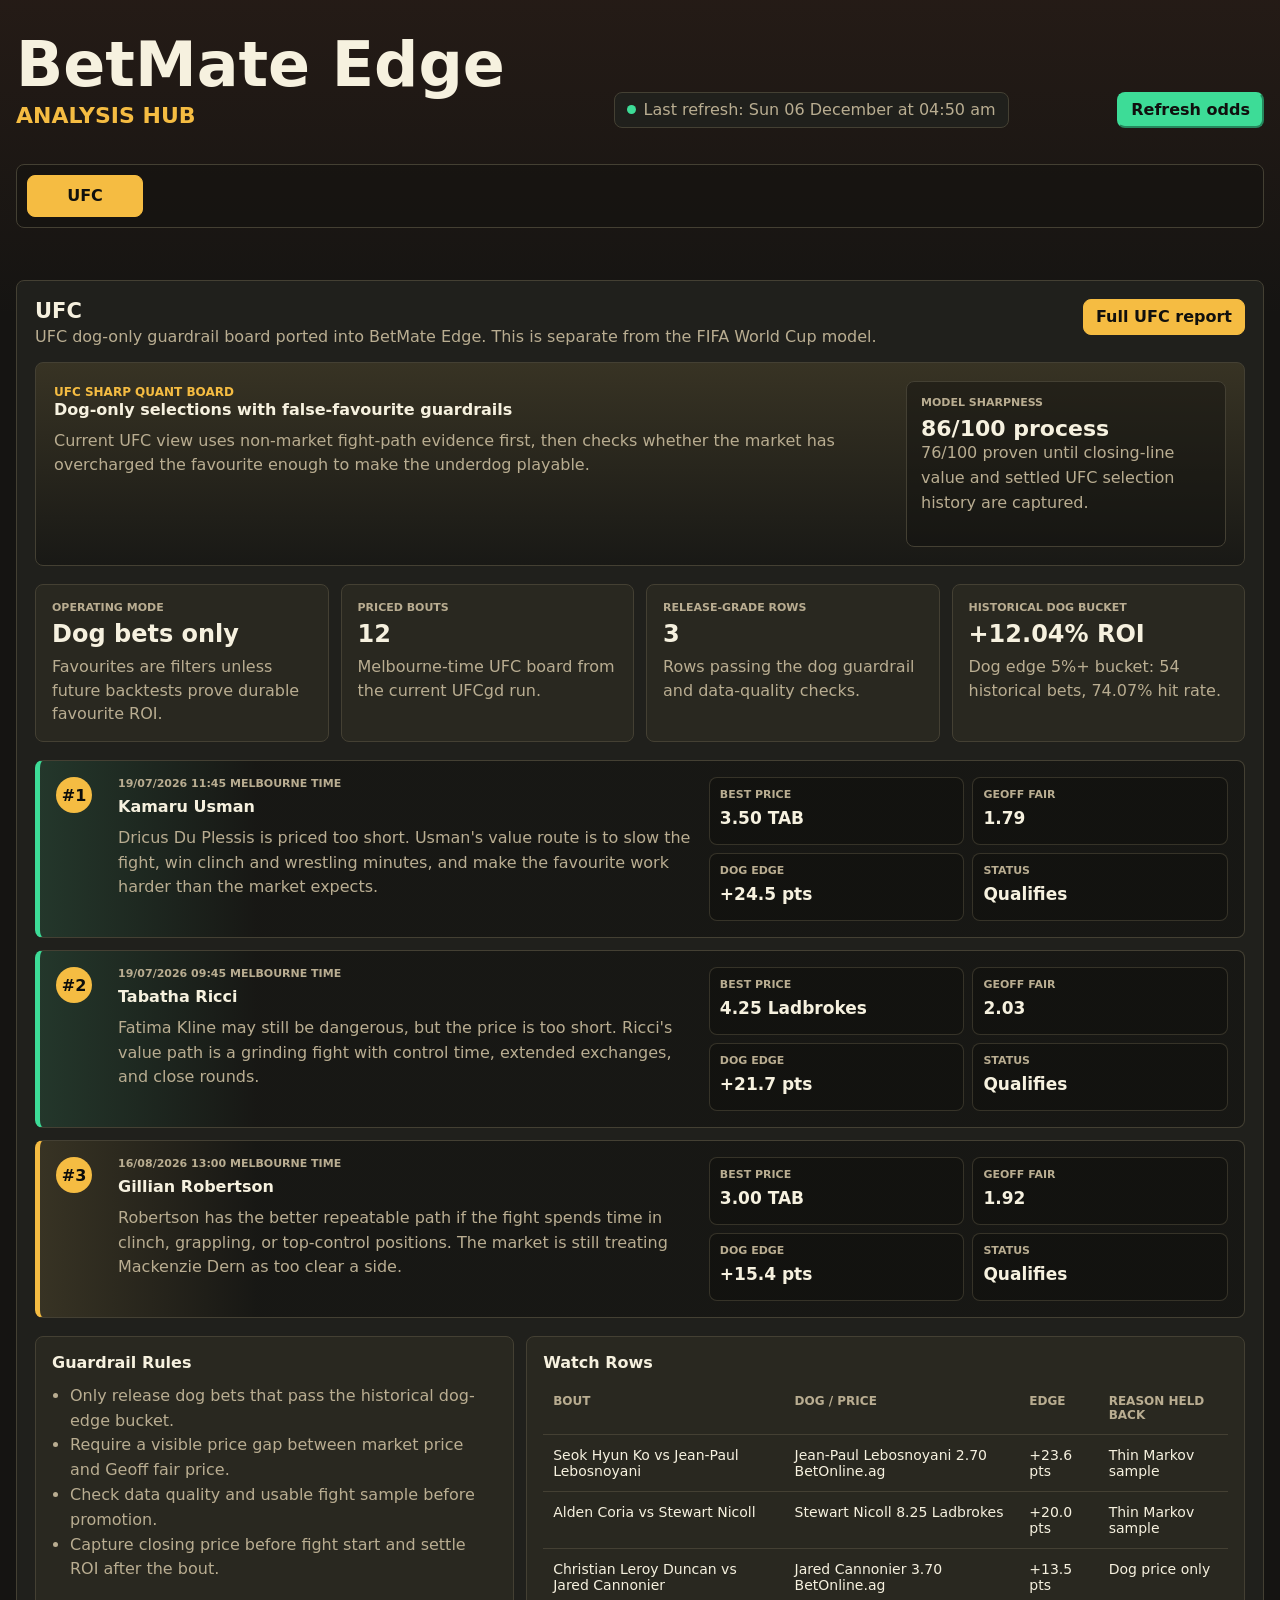
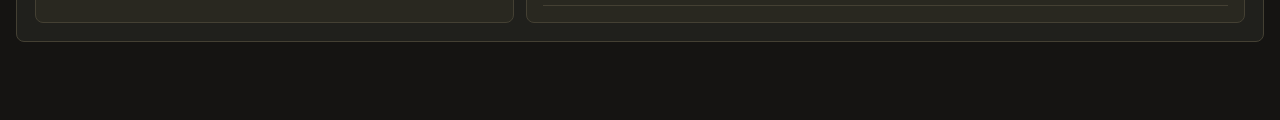
==== index.html @ b828ce49 "Archive non-UFC hierarchy tabs" ====
<!DOCTYPE html>
<html lang="en">
<head>
  <meta charset="UTF-8">
  <meta name="viewport" content="width=device-width, initial-scale=1.0">
  <title>BetMate Edge: Analysis Hub</title>
  <link rel="stylesheet" href="./src/styles.css?v=20260714-ufc-only">
</head>
<body>
  <main class="app-shell">
    <header class="app-header">
      <div>
        <h1>BetMate Edge</h1>
        <p class="subhead">Analysis Hub</p>
      </div>
      <div class="status-strip">
        <span class="status-dot"></span>
        <span data-header-refresh>Last refresh: Not refreshed yet</span>
      </div>
      <button class="refresh-button" data-refresh-odds type="button">Refresh odds</button>
    </header>
    <p class="refresh-note" data-refresh-note aria-live="polite"></p>

    <nav class="view-tabs top-view-tabs hierarchy-tabs" aria-label="Analysis hierarchy">
      <button class="view-tab hierarchy-primary active" data-view-tab="ufc" type="button">UFC</button>
    </nav>

    <p class="error" data-app-error></p>

    <section class="summary-grid" data-football-only aria-label="Games summary">
      <article>
        <span>Games</span>
        <strong data-summary-fixtures>0</strong>
      </article>
      <article>
        <span>Bet Options</span>
        <strong data-summary-markets>0</strong>
      </article>
      <article class="wide">
        <span>Best QI Bet</span>
        <strong data-summary-best>-</strong>
      </article>
      <article class="wide">
        <span>Biggest EV</span>
        <strong data-summary-ev>-</strong>
      </article>
    </section>

    <section class="qi-legend" data-football-only aria-label="QI color guide">
      <span>QI guide</span>
      <strong><span class="qi-dot elite"></span>90+</strong>
      <strong><span class="qi-dot strong"></span>80-89</strong>
      <strong><span class="qi-dot good"></span>70-79</strong>
      <strong><span class="qi-dot watch"></span>50-69</strong>
      <strong><span class="qi-dot weak"></span>Below 50</strong>
    </section>

    <section class="table-section high-value-section hidden" data-view-section="highValue">
      <div class="section-heading">
        <div>
          <h2>High Value Bets</h2>
          <p>Sort the strongest selections by QI, EV, Edge or Date.</p>
        </div>
        <div class="sort-controls" aria-label="Sort high value bets">
          <button class="icon-button active" data-section-sort="highValue" data-sort-value="qi" title="Sort by QI">QI</button>
          <button class="icon-button" data-section-sort="highValue" data-sort-value="ev" title="Sort by EV">EV</button>
          <button class="icon-button" data-section-sort="highValue" data-sort-value="edge" title="Sort by Edge">Edge</button>
          <button class="icon-button" data-section-sort="highValue" data-sort-value="date" title="Sort by date">Date</button>
        </div>
      </div>
      <div class="high-value-list" data-high-value-bets></div>
    </section>

    <section class="table-section player-prop-watchlist hidden" data-view-section="props">
      <div class="section-heading">
        <div>
          <h2>Player Props</h2>
          <p>Highest-rated props for goals, shots, shots on target, assists and cards. Only props with QI 60+ are shown.</p>
        </div>
        <div class="sort-controls" aria-label="Sort player props">
          <button class="icon-button active" data-section-sort="props" data-sort-value="qi" title="Sort by QI">QI</button>
          <button class="icon-button" data-section-sort="props" data-sort-value="ev" title="Sort by EV">EV</button>
          <button class="icon-button" data-section-sort="props" data-sort-value="edge" title="Sort by Edge">Edge</button>
          <button class="icon-button" data-section-sort="props" data-sort-value="date" title="Sort by date">Date</button>
        </div>
      </div>
      <div class="prop-watchlist-grid" data-player-prop-watchlist></div>
    </section>

    <section class="table-section sportsbook-scan-section hidden" data-view-section="scan">
      <div class="section-heading">
        <div>
          <h2>Market Summary</h2>
        </div>
        <div class="sort-controls" aria-label="Sort market summary">
          <button class="icon-button active" data-section-sort="scan" data-sort-value="qi" title="Sort by QI">QI</button>
          <button class="icon-button" data-section-sort="scan" data-sort-value="ev" title="Sort by EV">EV</button>
          <button class="icon-button" data-section-sort="scan" data-sort-value="date" title="Sort by date">Date</button>
        </div>
      </div>
      <div data-sportsbook-scan></div>
    </section>

    <section class="table-section walters-section hidden" data-view-section="strategy">
      <div class="section-heading">
        <div>
          <h2>Strategy</h2>
          <p>Bet early when the model has a clear edge. Use the close as the report card.</p>
        </div>
      </div>
      <div class="strategy-grid" data-walters-strategy></div>
      <div class="strategy-board" data-walters-board></div>
    </section>

    <section class="table-section betmate-australia-section hidden" data-view-section="betmateAustralia">
      <div class="section-heading">
        <div>
          <h2>BetMate Australia</h2>
          <p>Ported member-platform overview from BetMate Australia. This is separate from the FIFA World Cup model and does not replace the live World Cup dashboard.</p>
        </div>
        <a class="header-link" href="https://betmateaustralia.com" target="_blank" rel="noopener">Source site</a>
      </div>
      <div data-betmate-australia-content></div>
    </section>

    <section class="table-section ufc-section hidden" data-view-section="ufc">
      <div class="section-heading">
        <div>
          <h2>UFC</h2>
          <p>UFC dog-only guardrail board ported into BetMate Edge. This is separate from the FIFA World Cup model.</p>
        </div>
        <a class="header-link" href="./ufcgd.html" target="_blank" rel="noopener">Full UFC report</a>
      </div>

      <div class="ufc-hero">
        <div>
          <span class="eyebrow">UFC sharp quant board</span>
          <h3>Dog-only selections with false-favourite guardrails</h3>
          <p>Current UFC view uses non-market fight-path evidence first, then checks whether the market has overcharged the favourite enough to make the underdog playable.</p>
        </div>
        <div class="ufc-scorecard">
          <span>Model Sharpness</span>
          <strong>86/100 process</strong>
          <p>76/100 proven until closing-line value and settled UFC selection history are captured.</p>
        </div>
      </div>

      <div class="ufc-metric-grid" aria-label="UFC model metrics">
        <article>
          <span>Operating Mode</span>
          <strong>Dog bets only</strong>
          <p>Favourites are filters unless future backtests prove durable favourite ROI.</p>
        </article>
        <article>
          <span>Priced Bouts</span>
          <strong>12</strong>
          <p>Melbourne-time UFC board from the current UFCgd run.</p>
        </article>
        <article>
          <span>Release-Grade Rows</span>
          <strong>3</strong>
          <p>Rows passing the dog guardrail and data-quality checks.</p>
        </article>
        <article>
          <span>Historical Dog Bucket</span>
          <strong>+12.04% ROI</strong>
          <p>Dog edge 5%+ bucket: 54 historical bets, 74.07% hit rate.</p>
        </article>
      </div>

      <div class="ufc-best-list">
        <article class="ufc-best-card elite">
          <div class="ufc-rank">#1</div>
          <div>
            <span class="ufc-meta">19/07/2026 11:45 Melbourne time</span>
            <h3>Kamaru Usman</h3>
            <p>Dricus Du Plessis is priced too short. Usman's value route is to slow the fight, win clinch and wrestling minutes, and make the favourite work harder than the market expects.</p>
          </div>
          <dl>
            <div><dt>Best price</dt><dd>3.50 TAB</dd></div>
            <div><dt>Geoff fair</dt><dd>1.79</dd></div>
            <div><dt>Dog edge</dt><dd>+24.5 pts</dd></div>
            <div><dt>Status</dt><dd>Qualifies</dd></div>
          </dl>
        </article>

        <article class="ufc-best-card elite">
          <div class="ufc-rank">#2</div>
          <div>
            <span class="ufc-meta">19/07/2026 09:45 Melbourne time</span>
            <h3>Tabatha Ricci</h3>
            <p>Fatima Kline may still be dangerous, but the price is too short. Ricci's value path is a grinding fight with control time, extended exchanges, and close rounds.</p>
          </div>
          <dl>
            <div><dt>Best price</dt><dd>4.25 Ladbrokes</dd></div>
            <div><dt>Geoff fair</dt><dd>2.03</dd></div>
            <div><dt>Dog edge</dt><dd>+21.7 pts</dd></div>
            <div><dt>Status</dt><dd>Qualifies</dd></div>
          </dl>
        </article>

        <article class="ufc-best-card strong">
          <div class="ufc-rank">#3</div>
          <div>
            <span class="ufc-meta">16/08/2026 13:00 Melbourne time</span>
            <h3>Gillian Robertson</h3>
            <p>Robertson has the better repeatable path if the fight spends time in clinch, grappling, or top-control positions. The market is still treating Mackenzie Dern as too clear a side.</p>
          </div>
          <dl>
            <div><dt>Best price</dt><dd>3.00 TAB</dd></div>
            <div><dt>Geoff fair</dt><dd>1.92</dd></div>
            <div><dt>Dog edge</dt><dd>+15.4 pts</dd></div>
            <div><dt>Status</dt><dd>Qualifies</dd></div>
          </dl>
        </article>
      </div>

      <div class="ufc-panel-grid">
        <article class="ufc-panel">
          <h3>Guardrail Rules</h3>
          <ul>
            <li>Only release dog bets that pass the historical dog-edge bucket.</li>
            <li>Require a visible price gap between market price and Geoff fair price.</li>
            <li>Check data quality and usable fight sample before promotion.</li>
            <li>Capture closing price before fight start and settle ROI after the bout.</li>
          </ul>
        </article>
        <article class="ufc-panel">
          <h3>Watch Rows</h3>
          <div class="table-wrap compact-table">
            <table>
              <thead>
                <tr>
                  <th>Bout</th>
                  <th>Dog / Price</th>
                  <th>Edge</th>
                  <th>Reason Held Back</th>
                </tr>
              </thead>
              <tbody>
                <tr>
                  <td>Seok Hyun Ko vs Jean-Paul Lebosnoyani</td>
                  <td>Jean-Paul Lebosnoyani 2.70 BetOnline.ag</td>
                  <td>+23.6 pts</td>
                  <td>Thin Markov sample</td>
                </tr>
                <tr>
                  <td>Alden Coria vs Stewart Nicoll</td>
                  <td>Stewart Nicoll 8.25 Ladbrokes</td>
                  <td>+20.0 pts</td>
                  <td>Thin Markov sample</td>
                </tr>
                <tr>
                  <td>Christian Leroy Duncan vs Jared Cannonier</td>
                  <td>Jared Cannonier 3.70 BetOnline.ag</td>
                  <td>+13.5 pts</td>
                  <td>Dog price only</td>
                </tr>
              </tbody>
            </table>
          </div>
        </article>
      </div>
    </section>

    <section class="table-section games-section" data-view-section="matches">
      <div class="section-heading">
        <div>
          <h2>Available Games</h2>
          <p>Only games that have not started are shown for selection.</p>
        </div>
      </div>
      <nav class="match-tabs" data-match-tabs aria-label="Match tabs"></nav>
    </section>

    <section class="fixtures" data-fixtures data-view-section="matches" aria-label="Match analytics"></section>

    <section class="table-section" data-view-section="matches">
      <div class="section-heading">
        <div>
          <h2 data-selected-market-title>Bet Options</h2>
          <p>QI is the main rating. It combines price value, model edge, win chance and odds risk into one score out of 100.</p>
        </div>
        <div class="sort-controls" aria-label="Sort markets">
          <button class="icon-button active" data-sort="qi" title="Sort by QI">QI</button>
          <button class="icon-button" data-sort="ev" title="Sort by EV">EV</button>
          <button class="icon-button" data-sort="edge" title="Sort by Edge">Edge</button>
          <button class="icon-button" data-sort="date" title="Sort by date">Date</button>
        </div>
      </div>

      <nav class="segmented" data-market-filters aria-label="Market filters"></nav>

      <div class="table-wrap">
        <table>
          <thead>
            <tr>
              <th>QI</th>
              <th>Option</th>
              <th>Odds</th>
              <th>Model Price</th>
              <th>Model Prob</th>
              <th>Book Prob</th>
              <th>Edge</th>
              <th>EV</th>
              <th>Risk</th>
              <th>Book</th>
            </tr>
          </thead>
          <tbody data-market-table></tbody>
        </table>
      </div>
    </section>

    <section class="table-section hidden" data-view-section="completed">
      <div class="section-heading">
        <div>
          <h2>Completed Games</h2>
          <p>Games move here after the estimated full-time window. Started games are removed from betting before they appear here.</p>
        </div>
      </div>
      <div class="table-wrap">
        <table>
          <thead>
            <tr>
              <th>Match</th>
              <th>Kickoff</th>
              <th>Status</th>
              <th>Best Recorded Option</th>
              <th>QI</th>
            </tr>
          </thead>
          <tbody data-completed-table></tbody>
        </table>
      </div>
    </section>

    <section class="table-section results-section hidden" data-view-section="results">
      <div class="section-heading">
        <div>
          <h2>Results</h2>
          <p>Completed tracked bets at QI 80+ and 1.80+ price, including result status, final-score detail and CLV or line move.</p>
        </div>
        <div class="sort-controls" aria-label="Filter results">
          <button class="icon-button active" data-results-result-filter="won_lost" type="button">Won/Lost</button>
          <button class="icon-button" data-results-result-filter="won" type="button">Won</button>
          <button class="icon-button" data-results-result-filter="lost" type="button">Lost</button>
          <span class="filter-label">QI</span>
          <button class="icon-button" data-results-qi-filter="70" type="button">70+</button>
          <button class="icon-button active" data-results-qi-filter="80" type="button">80+</button>
          <button class="icon-button" data-results-qi-filter="90" type="button">90+</button>
          <span class="filter-label">Price</span>
          <button class="icon-button" data-results-price-filter="all" type="button">All</button>
          <button class="icon-button active" data-results-price-filter="1.8plus" type="button">1.80+</button>
          <button class="icon-button" data-results-price-filter="2" type="button">&lt;=2</button>
          <button class="icon-button" data-results-price-filter="3" type="button">&lt;=3</button>
          <button class="icon-button" data-results-price-filter="5" type="button">&lt;=5</button>
          <button class="icon-button" data-results-price-filter="5plus" type="button">5+</button>
        </div>
      </div>
      <div class="history-result-summary" data-results-summary></div>
      <div class="results-learnings" data-results-learnings></div>
      <div class="table-wrap">
        <table>
          <thead>
            <tr>
              <th>Match</th>
              <th>Bet</th>
              <th>Book</th>
              <th>Market Price</th>
              <th>Bet Saved</th>
              <th>Opening Line</th>
              <th>Closing / Latest Line</th>
              <th>Gap</th>
              <th>Result</th>
              <th>Detail</th>
              <th>Settled</th>
            </tr>
          </thead>
          <tbody data-results-table></tbody>
        </table>
      </div>
    </section>

    <section class="table-section history-section hidden" data-view-section="history">
      <div class="section-heading">
        <div>
          <h2>Bet History</h2>
          <p>One row per bookie, game, market and unique price. Only QI 70+ bets are tracked.</p>
        </div>
        <div class="sort-controls" aria-label="Filter bet history results">
          <button class="icon-button active" data-history-result-filter="all" type="button">All</button>
          <button class="icon-button" data-history-result-filter="won" type="button">Won</button>
          <button class="icon-button" data-history-result-filter="lost" type="button">Lost</button>
          <button class="icon-button" data-history-result-filter="pending" type="button">Pending</button>
        </div>
      </div>
      <div class="history-result-summary" data-history-result-summary></div>
      <div class="table-wrap">
        <table>
          <thead>
            <tr>
              <th>Match / Time</th>
              <th>Bet / Market</th>
              <th>Book</th>
              <th>Opening Line</th>
              <th>Closing / Latest Line</th>
              <th>Direction</th>
              <th>Gap</th>
              <th>QI Move</th>
              <th>Result / Profit</th>
            </tr>
          </thead>
          <tbody data-history-table></tbody>
        </table>
      </div>
    </section>

  </main>

  <script src="./src/calculations.js?v=20260714-ufc-only"></script>
  <script src="./src/embeddedData.js?v=20260714-ufc-only"></script>
  <script src="./src/embeddedBetHistory.js?v=20260714-ufc-only"></script>
  <script src="./src/embeddedPlayerProps.js?v=20260714-ufc-only"></script>
  <script src="./src/app.js?v=20260714-ufc-only"></script>
</body>
</html>
---- src/styles.css ----
:root {
  color-scheme: dark;
  --bg: #151412;
  --panel: #20201c;
  --panel-2: #292820;
  --border: #444033;
  --text: #f6f1df;
  --muted: #b9ad91;
  --green: #3ddc97;
  --green-soft: rgba(61, 220, 151, 0.16);
  --gold: #f5bc42;
  --purple: #a78bfa;
  --rust: #d96c45;
  --ink: #10100e;
}

* {
  box-sizing: border-box;
}

body {
  margin: 0;
  min-width: 320px;
  background:
    linear-gradient(180deg, rgba(217, 108, 69, 0.08), transparent 320px),
    var(--bg);
  color: var(--text);
  font-family: Inter, ui-sans-serif, system-ui, -apple-system, BlinkMacSystemFont, "Segoe UI", sans-serif;
}

button {
  color: inherit;
  font: inherit;
}

.app-shell {
  width: min(1280px, calc(100% - 32px));
  margin: 0 auto;
  padding: 28px 0 56px;
}

.app-header {
  display: flex;
  justify-content: space-between;
  gap: 20px;
  align-items: end;
  padding: 8px 0 24px;
}

.eyebrow,
.subhead {
  margin: 0;
  color: var(--gold);
  font-weight: 800;
  text-transform: uppercase;
}

.eyebrow {
  margin-bottom: 6px;
  font-size: 12px;
}

.subhead {
  margin-top: 8px;
  font-size: clamp(15px, 2vw, 22px);
}

h1,
h2,
h3,
p {
  margin-top: 0;
}

h1 {
  margin-bottom: 0;
  font-size: clamp(32px, 6vw, 62px);
  line-height: 0.95;
  letter-spacing: 0;
  max-width: 820px;
}

h2 {
  margin-bottom: 4px;
  font-size: 21px;
}

h3 {
  margin-bottom: 16px;
  font-size: 16px;
  line-height: 1.3;
}

.status-strip,
.header-link {
  display: inline-flex;
  align-items: center;
  gap: 8px;
  min-height: 36px;
  padding: 0 12px;
  border: 1px solid var(--border);
  border-radius: 8px;
  background: var(--panel);
  color: var(--muted);
  white-space: nowrap;
}

.header-link {
  background: var(--gold);
  border-color: var(--gold);
  color: var(--ink);
  font-weight: 900;
  text-decoration: none;
}

.status-dot {
  width: 9px;
  height: 9px;
  border-radius: 50%;
  background: var(--green);
}

.error {
  min-height: 20px;
  color: var(--rust);
}

.summary-grid {
  display: grid;
  grid-template-columns: repeat(2, minmax(0, 1fr)) repeat(2, minmax(180px, 1.5fr));
  gap: 10px;
  margin-bottom: 20px;
}

.summary-grid article,
.table-section,
.fixture-panel {
  border: 1px solid var(--border);
  border-radius: 8px;
  background: var(--panel);
}

.summary-grid article {
  min-height: 96px;
  padding: 16px;
}

.summary-grid span {
  display: block;
  margin-bottom: 10px;
  color: var(--muted);
  font-size: 12px;
  font-weight: 700;
  text-transform: uppercase;
}

.summary-grid strong {
  display: block;
  font-size: 24px;
  line-height: 1.15;
}

.qi-legend {
  display: flex;
  flex-wrap: wrap;
  align-items: center;
  gap: 10px 14px;
  margin-bottom: 20px;
  padding: 12px 14px;
  border: 1px solid var(--border);
  border-radius: 8px;
  background: var(--panel);
  color: var(--muted);
  font-size: 13px;
}

.qi-legend > span {
  font-size: 12px;
  font-weight: 900;
  text-transform: uppercase;
}

.qi-legend strong {
  display: inline-flex;
  align-items: center;
  gap: 6px;
  color: var(--text);
}

.qi-dot {
  width: 10px;
  height: 10px;
  border-radius: 50%;
  display: inline-block;
}

.qi-dot.elite {
  background: var(--purple);
}

.qi-dot.strong {
  background: #22c55e;
}

.qi-dot.good {
  background: #86efac;
}

.qi-dot.watch {
  background: #f59e0b;
}

.qi-dot.weak {
  background: #ef4444;
}

.wide strong {
  font-size: 18px;
}

.source-label {
  display: inline-flex;
  align-items: center;
  min-height: 24px;
  padding: 0 8px;
  border: 1px solid rgba(61, 220, 151, 0.35);
  border-radius: 999px;
  color: var(--green);
  background: rgba(61, 220, 151, 0.08);
  font-size: 11px;
  font-weight: 900;
  text-transform: uppercase;
}

.betmate-aus-hero {
  display: grid;
  grid-template-columns: minmax(0, 1fr) 320px;
  gap: 16px;
  margin-bottom: 18px;
  padding: 18px;
  border: 1px solid var(--border);
  border-radius: 8px;
  background: linear-gradient(180deg, rgba(61, 220, 151, 0.08), rgba(16, 16, 14, 0.45));
}

.betmate-aus-hero h3,
.betmate-aus-grid h3,
.betmate-aus-panel h3 {
  margin: 0 0 8px;
}

.betmate-aus-hero p,
.betmate-aus-grid p,
.betmate-aus-panel p,
.betmate-aus-panel li {
  color: var(--muted);
  line-height: 1.55;
}

.betmate-aus-scorecard {
  padding: 14px;
  border: 1px solid var(--border);
  border-radius: 8px;
  background: rgba(16, 16, 14, 0.45);
}

.betmate-aus-scorecard span {
  display: block;
  margin-bottom: 8px;
  color: var(--muted);
  font-size: 11px;
  font-weight: 900;
  text-transform: uppercase;
}

.betmate-aus-scorecard strong {
  display: block;
  font-size: 22px;
  line-height: 1.15;
}

.betmate-aus-grid {
  display: grid;
  grid-template-columns: repeat(3, minmax(0, 1fr));
  gap: 12px;
  margin-bottom: 18px;
}

.betmate-aus-grid article,
.betmate-aus-panel {
  padding: 16px;
  border: 1px solid var(--border);
  border-radius: 8px;
  background: var(--panel-2);
}

.betmate-aus-split {
  display: grid;
  grid-template-columns: minmax(0, 0.8fr) minmax(0, 1.2fr);
  gap: 12px;
}

.betmate-aus-panel ul {
  margin: 10px 0 0;
  padding-left: 18px;
}

.compact-table table {
  min-width: 620px;
}

.ufc-hero {
  display: grid;
  grid-template-columns: minmax(0, 1fr) 320px;
  gap: 16px;
  margin-bottom: 18px;
  padding: 18px;
  border: 1px solid var(--border);
  border-radius: 8px;
  background: linear-gradient(180deg, rgba(226, 189, 92, 0.12), rgba(16, 16, 14, 0.45));
}

.ufc-hero h3,
.ufc-best-card h3,
.ufc-panel h3 {
  margin: 0 0 8px;
}

.ufc-hero p,
.ufc-best-card p,
.ufc-panel p,
.ufc-panel li {
  color: var(--muted);
  line-height: 1.55;
}

.ufc-scorecard,
.ufc-metric-grid article,
.ufc-best-card,
.ufc-panel {
  border: 1px solid var(--border);
  border-radius: 8px;
  background: var(--panel-2);
}

.ufc-scorecard {
  padding: 14px;
  background: rgba(16, 16, 14, 0.45);
}

.ufc-scorecard span,
.ufc-metric-grid span,
.ufc-meta,
.ufc-best-card dt {
  display: block;
  margin-bottom: 7px;
  color: var(--muted);
  font-size: 11px;
  font-weight: 900;
  text-transform: uppercase;
}

.ufc-scorecard strong {
  display: block;
  font-size: 22px;
  line-height: 1.15;
}

.ufc-metric-grid {
  display: grid;
  grid-template-columns: repeat(4, minmax(0, 1fr));
  gap: 12px;
  margin-bottom: 18px;
}

.ufc-metric-grid article {
  padding: 16px;
}

.ufc-metric-grid strong {
  display: block;
  font-size: 24px;
  line-height: 1.12;
}

.ufc-metric-grid p {
  margin: 8px 0 0;
  color: var(--muted);
  line-height: 1.45;
}

.ufc-best-list {
  display: grid;
  gap: 12px;
  margin-bottom: 18px;
}

.ufc-best-card {
  display: grid;
  grid-template-columns: 48px minmax(0, 1fr) minmax(360px, 0.9fr);
  gap: 14px;
  align-items: start;
  padding: 16px;
  border-left: 5px solid rgba(226, 189, 92, 0.72);
}

.ufc-best-card.elite {
  border-left-color: var(--green);
  background: linear-gradient(90deg, rgba(61, 220, 151, 0.12), rgba(23, 23, 20, 0.94) 18%);
}

.ufc-best-card.strong {
  border-left-color: var(--gold);
  background: linear-gradient(90deg, rgba(226, 189, 92, 0.12), rgba(23, 23, 20, 0.94) 18%);
}

.ufc-rank {
  display: flex;
  align-items: center;
  justify-content: center;
  width: 36px;
  height: 36px;
  border-radius: 999px;
  color: #0c0d0b;
  background: var(--gold);
  font-weight: 900;
}

.ufc-best-card dl {
  display: grid;
  grid-template-columns: repeat(2, minmax(0, 1fr));
  gap: 8px;
  margin: 0;
}

.ufc-best-card dl > div {
  min-height: 68px;
  padding: 10px;
  border: 1px solid rgba(68, 64, 51, 0.72);
  border-radius: 8px;
  background: rgba(12, 13, 11, 0.36);
}

.ufc-best-card dd {
  margin: 0;
  color: var(--text);
  font-size: 17px;
  font-weight: 900;
}

.ufc-panel-grid {
  display: grid;
  grid-template-columns: minmax(0, 0.8fr) minmax(0, 1.2fr);
  gap: 12px;
}

.ufc-panel {
  padding: 16px;
}

.ufc-panel ul {
  margin: 10px 0 0;
  padding-left: 18px;
}

.summary-grid .summary-match,
.summary-grid .summary-selection,
.summary-grid .summary-meta {
  margin: 0;
  text-transform: none;
}

.summary-grid .summary-match {
  color: var(--text);
  font-size: 14px;
  font-weight: 900;
}

.summary-grid .summary-selection {
  margin-top: 5px;
  color: var(--text);
  font-size: 18px;
  font-weight: 900;
  line-height: 1.15;
}

.summary-grid .summary-meta {
  display: flex;
  flex-wrap: wrap;
  align-items: center;
  gap: 6px;
  margin-top: 8px;
  color: var(--muted);
  font-size: 12px;
  font-weight: 800;
  line-height: 1.35;
}

.summary-grid .summary-meta > span {
  display: inline-flex;
  align-items: center;
  margin: 0;
  min-height: 24px;
}

.history-result-summary {
  display: grid;
  grid-template-columns: repeat(4, minmax(0, 1fr));
  gap: 10px;
  margin: 0 20px 18px;
}

.history-result-summary article {
  min-height: 82px;
  padding: 14px;
  border: 1px solid var(--border);
  border-radius: 8px;
  background: var(--panel-2);
}

.history-result-summary span,
.history-result-summary small {
  display: block;
  color: var(--muted);
}

.history-result-summary span {
  margin-bottom: 8px;
  font-size: 12px;
  font-weight: 900;
  text-transform: uppercase;
}

.history-result-summary strong {
  display: block;
  font-size: 22px;
  line-height: 1.15;
}

.history-result-summary small {
  margin-top: 6px;
  font-size: 13px;
}

.results-learnings {
  margin: 0 20px 18px;
}

.learning-card-grid {
  display: grid;
  grid-template-columns: repeat(4, minmax(0, 1fr));
  gap: 10px;
}

.learning-card-grid article {
  min-height: 104px;
  padding: 14px;
  border: 1px solid var(--border);
  border-radius: 8px;
  background: var(--panel-2);
}

.learning-card-grid span,
.learning-card-grid small {
  display: block;
  color: var(--muted);
}

.learning-card-grid span {
  margin-bottom: 8px;
  font-size: 12px;
  font-weight: 900;
  text-transform: uppercase;
}

.learning-card-grid strong {
  display: block;
  font-size: 17px;
  line-height: 1.25;
}

.learning-card-grid small {
  margin-top: 8px;
  font-size: 13px;
  line-height: 1.35;
}

.strategy-grid {
  display: grid;
  grid-template-columns: repeat(2, minmax(0, 1fr));
  gap: 14px;
  margin: 20px 0 24px;
}

.walters-section > .section-heading h2,
.walters-section > .section-heading p {
  color: var(--text);
}

.walters-section > .section-heading p {
  color: var(--muted);
}

.strategy-principle {
  display: grid;
  grid-template-columns: 44px minmax(0, 1fr);
  gap: 16px;
  align-items: start;
  min-height: 148px;
  padding: 20px;
  border: 1px solid var(--border);
  border-radius: 8px;
  background: #fff;
  color: #000;
}

.strategy-step {
  display: grid;
  width: 40px;
  height: 40px;
  place-items: center;
  border-radius: 50%;
  border: 2px solid #000;
  background: #fff;
  color: #000;
  font-size: 17px;
  font-weight: 950;
  line-height: 1;
}

.strategy-grid small {
  color: #000;
}

.strategy-label {
  display: block;
  font-size: 13px;
  font-weight: 900;
  text-transform: uppercase;
  color: #000;
}

.strategy-grid strong {
  display: block;
  margin: 9px 0 10px;
  color: #000;
  font-size: clamp(22px, 1.65vw, 27px);
  line-height: 1.14;
}

.strategy-grid small {
  display: block;
  font-size: 16px;
  line-height: 1.5;
}

.strategy-card-grid {
  display: grid;
  grid-template-columns: repeat(auto-fit, minmax(420px, 1fr));
  gap: 16px;
  margin-top: 18px;
}

.strategy-board .inline-section-heading h3,
.strategy-board .inline-section-heading p {
  color: var(--text);
}

.strategy-board .inline-section-heading p {
  color: var(--muted);
}

.strategy-board-card {
  min-height: 0;
  padding: 22px;
  border-color: var(--border);
  background: var(--panel-2);
  color: var(--text);
}

.strategy-board-card .card-topline {
  align-items: center;
  min-height: 0;
  margin-bottom: 14px;
  padding-bottom: 12px;
  border-bottom: 1px solid var(--border);
}

.strategy-board-card .sub-cell {
  color: var(--muted);
}

.strategy-board-card .qi-badge {
  font-size: 14px;
}

.strategy-board-card .date-one-line {
  font-size: 15px;
  font-weight: 850;
}

.strategy-board-card .match-name {
  margin: 0 0 10px;
  color: var(--text);
  font-size: 18px;
  line-height: 1.25;
}

.strategy-board-card h3 {
  margin-bottom: 16px;
  color: var(--text);
  font-size: clamp(22px, 1.8vw, 28px);
  line-height: 1.16;
}

.strategy-board-card dl {
  grid-template-columns: repeat(3, minmax(0, 1fr));
  gap: 0 18px;
}

.strategy-board-card dl > div {
  min-height: 64px;
  padding: 12px 0;
  border-top: 1px solid rgba(68, 64, 51, 0.72);
}

.strategy-board-card dl > div:nth-child(-n + 3) {
  border-top: 0;
}

.strategy-board-card dt {
  color: var(--muted);
  font-size: 12px;
  font-weight: 950;
}

.strategy-board-card dd {
  color: var(--text);
  font-size: 18px;
  line-height: 1.25;
}

.table-section {
  padding: 18px;
  margin-bottom: 22px;
}

.games-section {
  margin-bottom: 22px;
}

.section-heading,
.fixture-heading,
.card-topline {
  display: flex;
  justify-content: space-between;
  gap: 16px;
  align-items: start;
}

.card-topline {
  min-height: 32px;
  flex-wrap: wrap;
}

.section-heading p,
.fixture-heading p,
.tactical-summary,
.fixture-meta,
.sub-cell {
  color: var(--muted);
}

.sort-controls,
.segmented,
.view-tabs {
  display: flex;
  gap: 8px;
  flex-wrap: wrap;
}

.filter-label {
  align-self: center;
  color: var(--muted);
  font-size: 11px;
  font-weight: 900;
  letter-spacing: 0;
  text-transform: uppercase;
}

.top-view-tabs {
  margin: -8px 0 18px;
}

.hierarchy-tabs {
  align-items: center;
  padding: 10px;
  border: 1px solid var(--border);
  border-radius: 8px;
  background: rgba(16, 16, 14, 0.34);
}

.hierarchy-label {
  align-self: stretch;
  display: inline-flex;
  align-items: center;
  min-height: 42px;
  padding: 0 4px 0 10px;
  color: var(--muted);
  font-size: 11px;
  font-weight: 900;
  text-transform: uppercase;
}

.hierarchy-primary {
  min-width: 116px;
  border-color: rgba(245, 188, 66, 0.76);
  background: linear-gradient(180deg, rgba(245, 188, 66, 0.2), rgba(245, 188, 66, 0.08));
  box-shadow: inset 0 0 0 1px rgba(245, 188, 66, 0.2);
}

.hierarchy-primary.active {
  background: var(--gold);
  color: var(--ink);
}

body:not(.football-view-active) [data-football-only] {
  display: none;
}

body:not(.owner-results-enabled) [data-owner-only] {
  display: none;
}

.icon-button,
.segmented-button,
.refresh-button,
.view-tab {
  padding: 0 14px;
  white-space: nowrap;
}

.top-view-tabs .view-tab {
  min-height: 42px;
  font-weight: 900;
}

.top-view-tabs .view-tab span {
  margin-left: 6px;
}

.view-tab {
  min-height: 36px;
  border: 1px solid var(--border);
  border-radius: 8px;
  background: var(--panel-2);
  cursor: pointer;
}

.icon-button {
  min-width: 42px;
}

.segmented {
  margin: 16px 0;
}

.segmented-button {
  padding: 0 12px;
}

.icon-button.active,
.segmented-button.active,
.view-tab.active {
  background: var(--gold);
  color: var(--ink);
  border-color: var(--gold);
  font-weight: 800;
}

.refresh-button {
  min-height: 36px;
  min-width: 132px;
  padding: 0 12px;
  border-radius: 8px;
  border-color: var(--green);
  background: var(--green);
  color: var(--ink);
  font-weight: 900;
  box-shadow: none;
}

.refresh-button:hover {
  filter: brightness(1.08);
}

.view-tab {
  padding: 0 12px;
}

.refresh-button:disabled {
  cursor: wait;
  opacity: 0.72;
  filter: saturate(0.7);
}

.view-tabs {
  margin: 0 0 16px;
}

.view-tab span {
  display: inline-flex;
  align-items: center;
  justify-content: center;
  min-width: 22px;
  min-height: 22px;
  margin-left: 6px;
  border-radius: 999px;
  background: rgba(16, 16, 14, 0.28);
}

.hidden {
  display: none !important;
}

.data-section {
  margin-bottom: 20px;
}

.data-grid {
  display: grid;
  grid-template-columns: repeat(2, minmax(0, 1fr));
  gap: 10px;
  margin-top: 16px;
}

.data-grid article {
  min-height: 92px;
  padding: 14px;
  border: 1px solid var(--border);
  border-radius: 8px;
  background: var(--panel-2);
}

.data-grid span {
  display: block;
  margin-bottom: 8px;
  color: var(--muted);
  font-size: 11px;
  font-weight: 900;
  text-transform: uppercase;
}

.data-grid strong {
  display: block;
  line-height: 1.25;
  overflow-wrap: anywhere;
}

.data-grid a {
  color: var(--gold);
}

.refresh-note {
  margin: 12px 0 0;
  color: var(--muted);
}

.data-table-wrap {
  margin-top: 16px;
  max-height: 360px;
  border: 1px solid var(--border);
  border-radius: 8px;
}

.high-value-section,
.match-model-section,
.sportsbook-scan-section,
.player-prop-watchlist {
  margin-bottom: 22px;
}

.high-value-list,
.prop-watchlist-grid {
  display: grid;
  grid-template-columns: repeat(auto-fit, minmax(240px, 1fr));
  gap: 10px;
  margin-top: 16px;
}

.high-value-card,
.prop-watch-card {
  display: flex;
  flex-direction: column;
  min-height: 220px;
  padding: 14px;
  border: 1px solid var(--border);
  border-radius: 8px;
  background: var(--panel-2);
}

.prop-summary-card {
  grid-column: 1 / -1;
  padding: 14px;
  border: 1px solid rgba(245, 188, 66, 0.34);
  border-radius: 8px;
  background: rgba(245, 188, 66, 0.1);
}

.prop-summary-card strong,
.prop-summary-card span {
  display: block;
}

.prop-summary-card strong {
  margin-bottom: 6px;
  color: var(--gold);
  font-size: 18px;
}

.prop-summary-card span {
  color: var(--muted);
  font-size: 13px;
}

.high-value-card h3,
.prop-watch-card h3 {
  margin-bottom: 8px;
}

.high-value-card .match-name,
.prop-watch-card .match-name {
  margin-bottom: 8px;
  color: var(--text);
  font-size: 15px;
  font-weight: 900;
}

.high-value-card p,
.prop-watch-card p,
.empty-note {
  margin: 0 0 14px;
  color: var(--muted);
}

.prop-watch-card dl {
  margin-top: auto;
}

.prop-price-list {
  display: grid;
  gap: 8px;
  margin: 12px 0;
}

.prop-price-list div {
  display: flex;
  justify-content: space-between;
  gap: 10px;
  align-items: center;
  padding: 8px 10px;
  border: 1px solid var(--border);
  border-radius: 8px;
  background: rgba(16, 16, 14, 0.24);
}

.prop-price-list strong,
.prop-price-list em {
  display: block;
}

.prop-price-list em {
  margin-top: 2px;
  color: var(--muted);
  font-size: 12px;
  font-style: normal;
}

.model-only-pill {
  color: var(--gold);
  border: 1px solid rgba(245, 188, 66, 0.34);
  background: rgba(245, 188, 66, 0.12);
}

.source-note {
  font-size: 12px;
  line-height: 1.35;
}

.match-model-list {
  margin-top: 16px;
}

.match-model-summary {
  margin-bottom: 10px;
  color: var(--muted);
  font-size: 13px;
  font-weight: 850;
}

.match-model-scroll {
  display: grid;
  gap: 8px;
  max-height: 520px;
  overflow-y: auto;
  padding-right: 4px;
}

.match-model-row {
  display: grid;
  grid-template-columns: minmax(0, 1fr) minmax(420px, 0.9fr);
  gap: 14px;
  align-items: center;
  padding: 12px;
  border: 1px solid var(--border);
  border-radius: 8px;
  background: var(--panel-2);
}

.match-model-row strong,
.match-model-row span {
  display: block;
}

.match-model-row strong {
  line-height: 1.25;
}

.match-model-row span {
  margin-top: 4px;
  color: var(--muted);
  font-size: 12px;
}

.match-model-row dl {
  grid-template-columns: repeat(4, minmax(0, 1fr));
}

.sportsbook-scan-summary {
  margin: 16px 0 10px;
  color: var(--muted);
  font-size: 13px;
  font-weight: 850;
}

.sportsbook-scan-table {
  max-height: 560px;
  overflow: auto;
  border: 1px solid var(--border);
  border-radius: 8px;
}

.sportsbook-scan-table table {
  min-width: 1280px;
}

.match-props-block {
  margin-top: 18px;
  padding-top: 16px;
  border-top: 1px solid var(--border);
}

.fixture-model-block {
  margin: 16px 0 18px;
  padding: 14px;
  border: 1px solid var(--border);
  border-radius: 8px;
  background: rgba(16, 16, 14, 0.26);
}

.model-insight-grid {
  display: grid;
  grid-template-columns: repeat(2, minmax(0, 1fr));
  gap: 10px;
  margin-top: 14px;
}

.model-insight-card {
  min-height: 184px;
  padding: 14px;
  border: 1px solid var(--border);
  border-radius: 8px;
  background: var(--panel-2);
}

.model-market-card {
  grid-column: 1 / -1;
}

.model-filter-row {
  display: flex;
  flex-wrap: wrap;
  gap: 10px;
  margin-bottom: 12px;
}

.model-filter-row label {
  display: grid;
  gap: 5px;
  min-width: 170px;
  color: var(--muted);
  font-size: 11px;
  font-weight: 900;
  text-transform: uppercase;
}

.model-filter-row select {
  min-height: 36px;
  padding: 0 10px;
  border: 1px solid var(--border);
  border-radius: 8px;
  background: var(--panel);
  color: var(--text);
  font: inherit;
  text-transform: none;
}

.sportsbet-scan-card {
  grid-column: 1 / -1;
}

.model-insight-card h3 {
  margin-bottom: 12px;
}

.score-model-list {
  display: grid;
  gap: 8px;
}

.score-model-list div {
  display: flex;
  justify-content: space-between;
  gap: 12px;
  padding-bottom: 8px;
  border-bottom: 1px solid var(--border);
}

.score-model-list div:last-child {
  border-bottom: 0;
  padding-bottom: 0;
}

.score-model-list span {
  color: var(--muted);
  text-align: right;
}

.model-market-list {
  display: grid;
  max-height: 420px;
  overflow-y: auto;
  border: 1px solid var(--border);
  border-radius: 8px;
}

.model-market-list div,
.fixture-scan-list div {
  display: grid;
  grid-template-columns: minmax(0, 1fr) auto;
  gap: 12px;
  align-items: center;
  padding: 10px 12px;
  border-bottom: 1px solid var(--border);
}

.model-market-list div:last-child,
.fixture-scan-list div:last-child {
  border-bottom: 0;
}

.model-market-list strong,
.model-market-list em,
.model-market-list b,
.fixture-scan-list strong,
.fixture-scan-list em,
.fixture-scan-list b {
  display: block;
}

.model-market-list em,
.fixture-scan-list em {
  margin-top: 3px;
  color: var(--muted);
  font-size: 12px;
  font-style: normal;
}

.model-market-list b,
.fixture-scan-list b {
  color: var(--gold);
  text-align: right;
  white-space: nowrap;
}

.model-empty {
  padding: 12px;
}

.fixture-scan-list {
  display: grid;
  max-height: 340px;
  overflow-y: auto;
  margin-top: 12px;
  border: 1px solid var(--border);
  border-radius: 8px;
}

.fixture-scan-list div > span:last-child {
  text-align: right;
}

.inline-section-heading {
  display: flex;
  justify-content: space-between;
  gap: 16px;
  align-items: end;
}

.inline-section-heading h3 {
  margin: 0;
}

.inline-section-heading p {
  max-width: 520px;
  margin: 0;
  color: var(--muted);
  font-size: 13px;
  line-height: 1.4;
}

.table-wrap {
  overflow-x: auto;
}

table {
  width: 100%;
  min-width: 1240px;
  border-collapse: collapse;
}

th,
td {
  padding: 12px 10px;
  border-bottom: 1px solid var(--border);
  text-align: left;
  vertical-align: top;
}

th {
  color: var(--muted);
  font-size: 12px;
  text-transform: uppercase;
}

td {
  font-size: 14px;
}

.results-section th,
.results-section td {
  text-align: center;
  vertical-align: middle;
}

.results-section .pill,
.results-section .qi-badge {
  margin-inline: auto;
}

.primary-cell,
.sub-cell {
  display: block;
}

.primary-cell {
  font-weight: 800;
}

.sub-cell {
  margin-top: 4px;
  font-size: 12px;
}

.date-one-line {
  flex: 0 0 auto;
  max-width: none;
  margin-top: 0;
  overflow: visible;
  text-overflow: clip;
  white-space: nowrap;
  text-align: right;
}

.confirmed-text {
  color: var(--green);
}

.warning-text {
  color: var(--rust);
}

.neutral-text {
  color: var(--muted);
}

.qi-badge,
.risk-pill,
.pill,
.official {
  display: inline-flex;
  align-items: center;
  justify-content: center;
  min-height: 28px;
  border-radius: 8px;
  white-space: nowrap;
}

.qi-badge.compact {
  min-width: 34px;
  min-height: 24px;
  padding: 3px 7px;
  font-size: 12px;
}

.history-qi-line {
  display: inline-flex;
  align-items: center;
  gap: 7px;
  white-space: nowrap;
}

.line-price-with-qi {
  display: inline-flex;
  align-items: center;
  justify-content: center;
  gap: 8px;
  flex-wrap: wrap;
}

.history-arrow {
  color: var(--muted);
  font-size: 12px;
  font-weight: 900;
  text-transform: uppercase;
}

.qi-badge {
  min-width: 44px;
  padding: 0 9px;
  font-weight: 900;
  border: 1px solid transparent;
}

.qi-badge.card-grade {
  order: -1;
  flex: 0 0 auto;
  justify-self: flex-start;
  align-self: flex-start;
}

.qi-badge.elite {
  background: rgba(167, 139, 250, 0.22);
  color: var(--purple);
  border-color: rgba(167, 139, 250, 0.45);
}

.qi-badge.strong {
  background: var(--green-soft);
  color: var(--green);
  border-color: rgba(61, 220, 151, 0.32);
}

.qi-badge.good {
  background: rgba(134, 239, 172, 0.18);
  color: #86efac;
  border-color: rgba(134, 239, 172, 0.38);
}

.qi-badge.watch {
  background: rgba(217, 108, 69, 0.18);
  color: #f59e0b;
  border-color: rgba(217, 108, 69, 0.34);
}

.qi-badge.weak {
  background: rgba(239, 68, 68, 0.18);
  color: #ef4444;
  border-color: rgba(239, 68, 68, 0.36);
}

.qi-badge.no-score {
  background: var(--panel-2);
  color: var(--muted);
  border-color: var(--border);
}

.risk-pill {
  min-width: 44px;
  padding: 0 9px;
  font-size: 12px;
  font-weight: 950;
  border: 1px solid var(--border);
}

.risk-pill {
  background: rgba(185, 173, 145, 0.1);
  color: var(--muted);
}

.risk-pill.risk-low {
  background: var(--green-soft);
  color: var(--green);
  border-color: rgba(61, 220, 151, 0.34);
}

.risk-pill.risk-medium {
  background: rgba(245, 158, 11, 0.16);
  color: #f59e0b;
  border-color: rgba(245, 158, 11, 0.38);
}

.risk-pill.risk-high {
  background: rgba(239, 68, 68, 0.16);
  color: #ef4444;
  border-color: rgba(239, 68, 68, 0.38);
}

.pill,
.official {
  padding: 0 10px;
  background: var(--panel-2);
  color: var(--muted);
  font-size: 12px;
  font-weight: 800;
}

.official {
  flex-direction: column;
  align-items: flex-end;
  min-height: 42px;
  padding: 6px 10px;
  text-align: right;
  white-space: normal;
}

.official small {
  margin-top: 3px;
  color: var(--muted);
  font-size: 10px;
  font-weight: 900;
  text-transform: uppercase;
}

.official.ref-verified {
  color: var(--green);
  border: 1px solid rgba(61, 220, 151, 0.32);
  background: var(--green-soft);
}

.official.ref-provided {
  color: var(--gold);
  border: 1px solid rgba(245, 188, 66, 0.34);
  background: rgba(245, 188, 66, 0.12);
}

.official.ref-not_verified {
  color: var(--muted);
  border: 1px solid var(--border);
}

.positive {
  color: var(--green);
  font-weight: 900;
}

.negative {
  color: #ef4444;
  font-weight: 900;
}

.match-tabs {
  display: grid;
  grid-template-columns: repeat(auto-fit, minmax(190px, 1fr));
  gap: 10px;
  margin-top: 16px;
}

.match-tab {
  min-height: 82px;
  padding: 12px;
  border: 1px solid var(--border);
  border-radius: 8px;
  background: var(--panel-2);
  text-align: left;
  cursor: pointer;
}

.match-tab span,
.match-tab small {
  display: block;
}

.match-tab span {
  margin-bottom: 8px;
  font-weight: 900;
  line-height: 1.2;
}

.match-tab small {
  color: var(--muted);
}

.match-tab.active {
  border-color: var(--gold);
  background: rgba(245, 188, 66, 0.14);
}

.match-tab.active span {
  color: var(--gold);
}

.plain-label {
  color: var(--gold);
  font-size: 11px;
  font-weight: 900;
  text-transform: uppercase;
}

.fixtures {
  display: grid;
  gap: 18px;
}

.fixture-panel {
  padding: 18px;
}

.fixture-meta {
  display: grid;
  grid-template-columns: repeat(2, minmax(0, 1fr));
  gap: 10px;
  margin: 16px 0;
  font-size: 13px;
}

.fixture-meta span {
  padding: 12px;
  border: 1px solid var(--border);
  border-radius: 8px;
  background: rgba(16, 16, 14, 0.32);
}

.fixture-meta .price-freshness {
  grid-column: 1 / -1;
}

.price-freshness.fresh {
  border-color: rgba(61, 220, 151, 0.34);
  background: var(--green-soft);
}

.price-freshness.fresh strong {
  color: var(--green);
}

.price-freshness.watch {
  border-color: rgba(245, 188, 66, 0.36);
  background: rgba(245, 188, 66, 0.12);
}

.price-freshness.watch strong {
  color: var(--gold);
}

.price-freshness.stale {
  border-color: rgba(217, 108, 69, 0.45);
  background: rgba(217, 108, 69, 0.14);
}

.price-freshness.stale strong {
  color: var(--rust);
}

.fixture-meta em {
  display: block;
  margin-top: 6px;
  color: var(--muted);
  font-size: 12px;
  font-style: normal;
}

.match-detail-tabs {
  display: flex;
  flex-wrap: wrap;
  gap: 8px;
  margin: 18px 0 14px;
}

.match-detail-tab {
  min-height: 38px;
  padding: 0 14px;
  border: 1px solid var(--border);
  border-radius: 8px;
  background: var(--panel-2);
  cursor: pointer;
  font-weight: 850;
}

.match-detail-tab.active {
  border-color: var(--gold);
  background: var(--gold);
  color: var(--ink);
}

.match-detail-panel {
  display: grid;
  gap: 16px;
}

.coefficient-grid {
  display: grid;
  grid-template-columns: repeat(auto-fit, minmax(150px, 1fr));
  gap: 10px;
}

.summary-answer-grid {
  display: grid;
  grid-template-columns: repeat(2, minmax(0, 1fr));
  gap: 10px;
}

.summary-answer-grid article {
  padding: 14px;
  border: 1px solid var(--border);
  border-radius: 8px;
  background: var(--panel-2);
}

.summary-answer-grid span {
  display: block;
  margin-bottom: 8px;
  color: var(--gold);
  font-size: 11px;
  font-weight: 900;
  text-transform: uppercase;
}

.summary-answer-grid strong {
  display: block;
  color: var(--text);
  font-size: 14px;
  line-height: 1.5;
}

.summary-factors-card {
  grid-column: 1 / -1;
}

.summary-factors-card ul {
  display: grid;
  gap: 8px;
  margin: 0;
  padding-left: 18px;
  color: var(--muted);
  font-size: 13px;
  line-height: 1.45;
}

.model-data-card {
  display: grid;
  gap: 12px;
  padding: 14px;
  border: 1px solid rgba(255, 255, 255, 0.12);
  border-radius: 8px;
  background: rgba(255, 255, 255, 0.04);
}

.model-data-heading span {
  display: block;
  margin-bottom: 6px;
  color: var(--gold);
  font-size: 11px;
  font-weight: 900;
  text-transform: uppercase;
}

.model-data-heading strong {
  display: block;
  color: var(--text);
  font-size: 15px;
}

.model-data-heading em {
  display: block;
  margin-top: 6px;
  color: var(--gold);
  font-size: 12px;
  font-style: normal;
  font-weight: 800;
}

.model-data-card dl {
  display: grid;
  grid-template-columns: repeat(auto-fit, minmax(210px, 1fr));
  gap: 8px;
  margin: 0;
}

.model-data-card dl div {
  min-height: 72px;
  padding: 10px;
  border: 1px solid var(--border);
  border-radius: 8px;
  background: var(--panel-2);
}

.model-data-card dt {
  margin-bottom: 5px;
  color: var(--muted);
  font-size: 11px;
  font-weight: 900;
  text-transform: uppercase;
}

.model-data-card dd {
  margin: 0;
  color: var(--text);
  font-size: 13px;
  line-height: 1.35;
}

.model-quality-breakdown {
  display: grid;
  gap: 10px;
  padding-top: 4px;
}

.model-quality-breakdown > strong {
  color: var(--text);
  font-size: 13px;
  line-height: 1.4;
}

.model-quality-breakdown ul {
  display: grid;
  grid-template-columns: repeat(auto-fit, minmax(210px, 1fr));
  gap: 8px;
  margin: 0;
  padding: 0;
  list-style: none;
}

.model-quality-breakdown li {
  display: grid;
  gap: 3px;
  padding: 9px;
  border: 1px solid var(--border);
  border-radius: 8px;
  background: rgba(255, 255, 255, 0.035);
}

.model-quality-breakdown li span {
  color: var(--muted);
  font-size: 11px;
  font-weight: 900;
  text-transform: uppercase;
}

.model-quality-breakdown li b {
  color: var(--text);
  font-size: 14px;
}

.model-quality-breakdown li em {
  color: var(--muted);
  font-size: 12px;
  font-style: normal;
}

.model-repair-actions {
  display: grid;
  gap: 8px;
  padding: 10px;
  border: 1px solid rgba(245, 158, 11, 0.3);
  border-radius: 8px;
  background: rgba(245, 158, 11, 0.08);
}

.model-repair-actions span {
  color: var(--gold);
  font-size: 11px;
  font-weight: 900;
  text-transform: uppercase;
}

.model-repair-actions ol {
  display: grid;
  gap: 5px;
  margin: 0;
  padding-left: 18px;
  color: var(--text);
  font-size: 12px;
  line-height: 1.35;
}

.footystats-card {
  display: grid;
  gap: 12px;
  padding: 14px;
  border: 1px solid rgba(78, 201, 176, 0.35);
  border-radius: 8px;
  background: rgba(78, 201, 176, 0.08);
}

.footystats-card span {
  display: block;
  margin-bottom: 8px;
  color: var(--gold);
  font-size: 11px;
  font-weight: 900;
  text-transform: uppercase;
}

.footystats-card strong {
  display: block;
  color: var(--text);
  font-size: 14px;
  line-height: 1.5;
}

.footystats-card dl {
  display: grid;
  grid-template-columns: repeat(auto-fit, minmax(180px, 1fr));
  gap: 8px;
  margin: 0;
}

.footystats-card dl div {
  padding: 10px;
  border: 1px solid var(--border);
  border-radius: 8px;
  background: var(--panel-2);
}

.footystats-card dt {
  margin-bottom: 4px;
  color: var(--muted);
  font-size: 11px;
  font-weight: 800;
  text-transform: uppercase;
}

.footystats-card dd {
  margin: 0;
  color: var(--text);
  font-size: 13px;
  line-height: 1.35;
}

.coefficient-grid article {
  min-height: 108px;
  padding: 14px;
  border: 1px solid var(--border);
  border-radius: 8px;
  background: var(--panel-2);
}

.coefficient-grid span,
.coefficient-grid small {
  display: block;
  color: var(--muted);
}

.coefficient-grid span {
  margin-bottom: 8px;
  font-size: 11px;
  font-weight: 900;
  text-transform: uppercase;
}

.coefficient-grid strong {
  display: block;
  margin-bottom: 8px;
  font-size: 19px;
  line-height: 1.15;
}

.coefficient-grid small {
  font-size: 12px;
  line-height: 1.35;
}

.model-summary-list {
  display: grid;
  gap: 8px;
}

.model-summary-list > div {
  display: flex;
  justify-content: space-between;
  gap: 16px;
  align-items: center;
  padding: 12px;
  border: 1px solid var(--border);
  border-radius: 8px;
  background: var(--panel-2);
}

.model-summary-list strong,
.model-summary-list em {
  display: block;
}

.model-summary-list em {
  margin-top: 3px;
  color: var(--muted);
  font-size: 12px;
  font-style: normal;
}

.lineups-block {
  margin: 18px 0;
  padding: 18px;
  border: 1px solid var(--border);
  border-radius: 8px;
  background: rgba(16, 16, 14, 0.34);
}

.lineups-block .inline-section-heading {
  margin-bottom: 12px;
}

.lineup-note {
  margin-bottom: 16px;
  color: var(--text);
  font-size: 14px;
  line-height: 1.55;
}

.lineup-rating-note {
  margin: 0 0 12px;
  padding: 10px 12px;
  border: 1px solid rgba(245, 188, 66, 0.24);
  border-radius: 8px;
  background: rgba(245, 188, 66, 0.08);
  color: var(--text);
  font-size: 13px;
  line-height: 1.45;
}

.lineup-grid {
  display: grid;
  grid-template-columns: repeat(2, minmax(0, 1fr));
  gap: 14px;
}

.lineup-card {
  padding: 14px;
  border: 1px solid var(--border);
  border-radius: 8px;
  background: var(--panel-2);
}

.lineup-card h4 {
  display: flex;
  justify-content: space-between;
  gap: 10px;
  margin: 0 0 12px;
  font-size: 15px;
}

.lineup-card h4 span {
  color: var(--gold);
  white-space: nowrap;
}

.lineup-card h5 {
  margin: 12px 0 8px;
  color: var(--text);
  font-size: 12px;
  font-weight: 900;
  text-transform: uppercase;
}

.lineup-card ol {
  display: grid;
  gap: 7px;
  margin: 0;
  padding-left: 22px;
  color: var(--muted);
  font-size: 13px;
  line-height: 1.35;
}

.rated-player-list li {
  display: grid;
  grid-template-columns: 42px minmax(0, 1fr) auto;
  gap: 10px;
  align-items: center;
}

.rated-player-list .player-name {
  min-width: 0;
}

.rated-player-list .player-position {
  min-width: 36px;
  color: var(--gold);
  font-size: 11px;
  font-weight: 900;
  text-align: left;
  white-space: nowrap;
}

.rated-player-list li b {
  flex: 0 0 auto;
  min-width: 34px;
  padding: 2px 7px;
  border-radius: 999px;
  background: rgba(245, 188, 66, 0.14);
  color: var(--gold);
  font-size: 12px;
  text-align: center;
}

.lineup-empty {
  margin: 0;
  color: var(--muted);
  font-size: 13px;
  line-height: 1.35;
}

.market-grid {
  display: grid;
  grid-template-columns: repeat(auto-fit, minmax(285px, 1fr));
  gap: 16px;
}

.market-card {
  display: flex;
  flex-direction: column;
  min-height: 260px;
  padding: 18px;
  border: 1px solid var(--border);
  border-radius: 8px;
  background: var(--panel-2);
}

.market-card h3 {
  margin: 12px 0 18px;
  font-size: 18px;
  line-height: 1.28;
}

.market-card .card-topline {
  min-height: 38px;
  padding-bottom: 12px;
  border-bottom: 1px solid var(--border);
}

dl {
  display: grid;
  grid-template-columns: repeat(2, minmax(0, 1fr));
  gap: 14px 18px;
  margin: 0;
}

.market-card dl,
.high-value-card dl,
.prop-watch-card dl {
  gap: 12px;
}

.market-card dl > div,
.high-value-card dl > div,
.prop-watch-card dl > div {
  min-height: 54px;
  padding: 10px 0;
  border-top: 1px solid rgba(68, 64, 51, 0.58);
}

.market-card dl > div:nth-child(-n + 2),
.high-value-card dl > div:nth-child(-n + 2),
.prop-watch-card dl > div:nth-child(-n + 2) {
  border-top: 0;
}

dt {
  color: var(--muted);
  font-size: 11px;
  font-weight: 800;
  text-transform: uppercase;
}

dd {
  margin: 6px 0 0;
  font-weight: 850;
  line-height: 1.25;
}

.book-stat-row {
  display: block;
  justify-content: space-between;
  gap: 10px;
}

.book-stat-row dd {
  margin-top: 6px;
}

@media (max-width: 900px) {
  .app-header,
  .section-heading,
  .inline-section-heading,
  .fixture-heading {
    display: block;
  }

  .status-strip,
  .sort-controls {
    margin-top: 14px;
  }

  .summary-grid {
    grid-template-columns: repeat(2, minmax(0, 1fr));
  }

  .history-result-summary {
    grid-template-columns: repeat(2, minmax(0, 1fr));
  }

  .learning-card-grid {
    grid-template-columns: repeat(2, minmax(0, 1fr));
  }

  .strategy-grid {
    grid-template-columns: repeat(2, minmax(0, 1fr));
  }

  .betmate-aus-hero,
  .betmate-aus-split,
  .ufc-hero,
  .ufc-panel-grid,
  .ufc-best-card {
    grid-template-columns: 1fr;
  }

  .betmate-aus-grid,
  .ufc-metric-grid {
    grid-template-columns: repeat(2, minmax(0, 1fr));
  }

  .wide {
    grid-column: span 2;
  }

  .fixture-meta {
    grid-template-columns: 1fr;
  }

  .lineup-grid {
    grid-template-columns: 1fr;
  }

  .model-insight-grid {
    grid-template-columns: 1fr;
  }

  .summary-answer-grid {
    grid-template-columns: 1fr;
  }

  .data-grid {
    grid-template-columns: 1fr;
  }

  .match-model-row {
    grid-template-columns: 1fr;
  }

  .match-model-row dl {
    grid-template-columns: repeat(2, minmax(0, 1fr));
  }

}

@media (max-width: 560px) {
  .app-shell {
    width: min(100% - 20px, 1280px);
    padding-top: 18px;
  }

  .summary-grid {
    grid-template-columns: 1fr;
  }

  .history-result-summary {
    grid-template-columns: 1fr;
  }

  .learning-card-grid {
    grid-template-columns: 1fr;
  }

  .betmate-aus-grid,
  .ufc-metric-grid {
    grid-template-columns: 1fr;
  }

  .ufc-best-card dl {
    grid-template-columns: 1fr;
  }

  .strategy-grid {
    grid-template-columns: 1fr;
  }

  .strategy-card-grid {
    grid-template-columns: 1fr;
  }

  .strategy-board-card dl {
    grid-template-columns: repeat(2, minmax(0, 1fr));
  }

  .strategy-board-card dl > div:nth-child(-n + 3) {
    border-top: 1px solid rgba(68, 64, 51, 0.72);
  }

  .strategy-board-card dl > div:nth-child(-n + 2) {
    border-top: 0;
  }

  .wide {
    grid-column: auto;
  }

  .table-section,
  .fixture-panel {
    padding: 14px;
  }
}
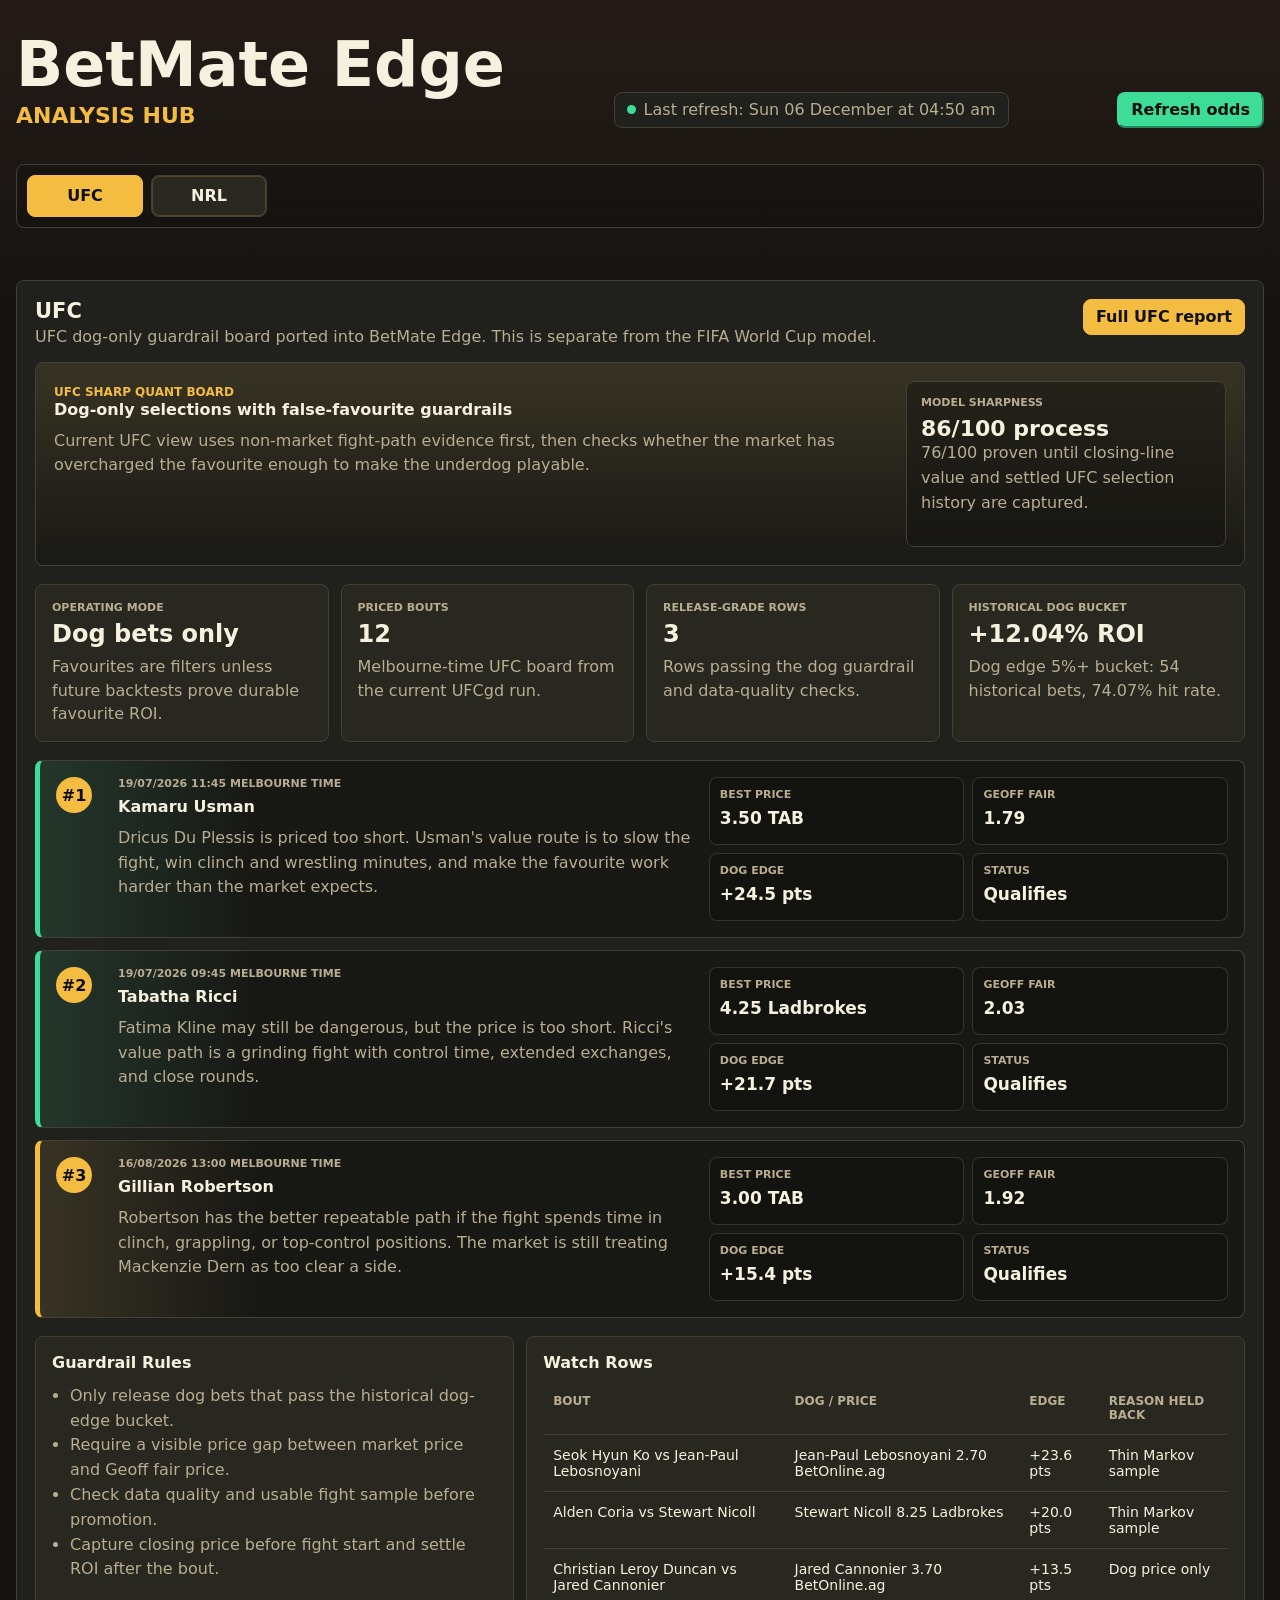
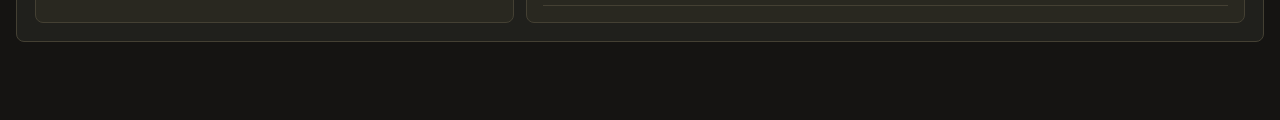
==== commit 5027cf16: "Add NRL tab with Round 20 BetMate Edge report" ====
--- a/index.html
+++ b/index.html
@@ -23,6 +23,7 @@
 
     <nav class="view-tabs top-view-tabs hierarchy-tabs" aria-label="Analysis hierarchy">
       <button class="view-tab hierarchy-primary active" data-view-tab="ufc" type="button">UFC</button>
+      <button class="view-tab hierarchy-primary" data-view-tab="nrl" type="button">NRL</button>
     </nav>
 
     <p class="error" data-app-error></p>
@@ -53,6 +54,17 @@
       <strong><span class="qi-dot good"></span>70-79</strong>
       <strong><span class="qi-dot watch"></span>50-69</strong>
       <strong><span class="qi-dot weak"></span>Below 50</strong>
+    </section>
+
+    <section class="table-section nrl-section hidden" data-view-section="nrl">
+      <div class="section-heading">
+        <div>
+          <h2>NRL</h2>
+          <p>BetMate Edge v4 (Walters Edition) round bet card. Preliminary run Mon 13 Jul — updates after Tuesday team lists.</p>
+        </div>
+        <a class="header-link" href="./nrl-2026-round-20.html" target="_blank" rel="noopener">Full Round 20 report</a>
+      </div>
+      <iframe src="./nrl-2026-round-20.html" title="NRL Round 20 BetMate Edge report" style="width:100%;height:80vh;min-height:600px;border:0;border-radius:12px;background:#0d1117"></iframe>
     </section>
 
     <section class="table-section high-value-section hidden" data-view-section="highValue">
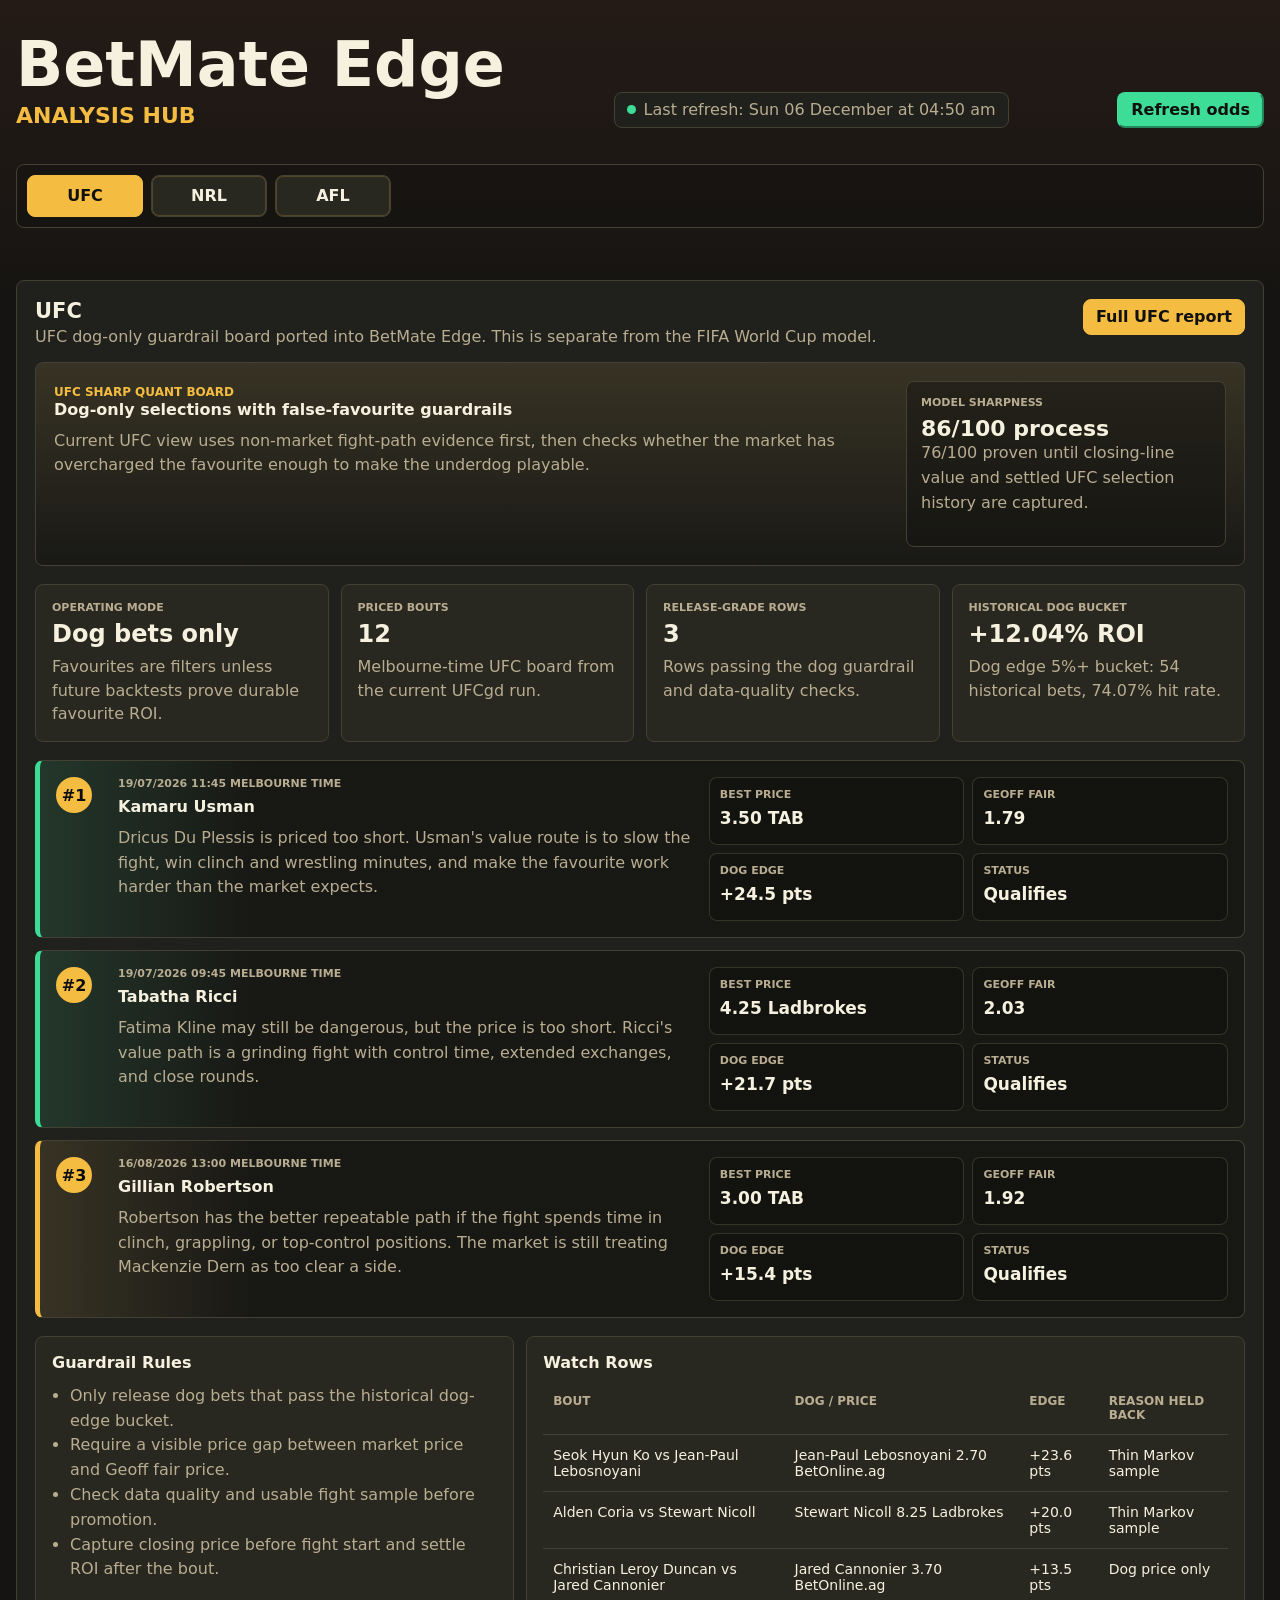
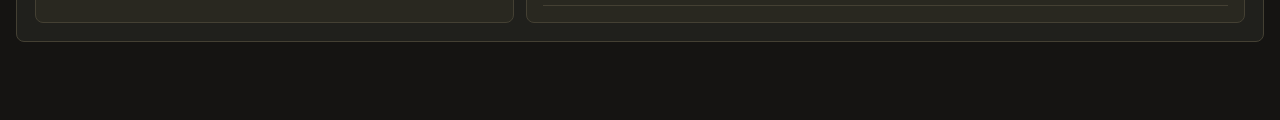
==== commit ff3c250c: "Add AFL tab with R19 2026 report (iframe + click handler)" ====
--- a/index.html
+++ b/index.html
@@ -24,6 +24,7 @@
     <nav class="view-tabs top-view-tabs hierarchy-tabs" aria-label="Analysis hierarchy">
       <button class="view-tab hierarchy-primary active" data-view-tab="ufc" type="button">UFC</button>
       <button class="view-tab hierarchy-primary" data-view-tab="nrl" type="button">NRL</button>
+      <button class="view-tab hierarchy-primary" data-view-tab="afl" type="button">AFL</button>
     </nav>
 
     <p class="error" data-app-error></p>
@@ -65,6 +66,19 @@
         <a class="header-link" href="./nrl-2026-round-20.html" target="_blank" rel="noopener">Full Round 20 report</a>
       </div>
       <iframe src="./nrl-2026-round-20.html" title="NRL Round 20 BetMate Edge report" style="width:100%;height:80vh;min-height:600px;border:0;border-radius:12px;background:#0d1117"></iframe>
+    </section>
+
+    <section class="table-section afl-section hidden" data-view-section="afl">
+      <div class="section-heading">
+        <div>
+          <h2>AFL</h2>
+          <p>Round 19 2026 — OPENER window · Walters pipeline: structural → BMA → market · eighth-Kelly sizing</p>
+        </div>
+        <a class="header-link" href="./afl_r19_2026.html" target="_blank" rel="noopener">Open full report</a>
+      </div>
+      <div style="width:100%;height:calc(100vh - 160px);min-height:700px;">
+        <iframe src="./afl_r19_2026.html" style="width:100%;height:100%;border:none;display:block;background:#0d1117;" title="AFL Round 19 2026 Analysis" loading="lazy"></iframe>
+      </div>
     </section>
 
     <section class="table-section high-value-section hidden" data-view-section="highValue">
@@ -435,5 +449,23 @@
   <script src="./src/embeddedBetHistory.js?v=20260714-ufc-only"></script>
   <script src="./src/embeddedPlayerProps.js?v=20260714-ufc-only"></script>
   <script src="./src/app.js?v=20260714-ufc-only"></script>
+  <script>
+  (function() {
+    var aflBtn = document.querySelector('[data-view-tab="afl"]');
+    if (!aflBtn) return;
+    aflBtn.addEventListener('click', function() {
+      if (typeof state !== 'undefined') {
+        state.activeView = 'afl';
+        if (typeof renderViewTabs === 'function') renderViewTabs();
+      }
+      document.querySelectorAll('[data-view-section]').forEach(function(s) {
+        s.classList.toggle('hidden', s.dataset.viewSection !== 'afl');
+      });
+      document.querySelectorAll('[data-view-tab]').forEach(function(b) {
+        b.classList.toggle('active', b === aflBtn);
+      });
+    });
+  })();
+  </script>
 </body>
 </html>
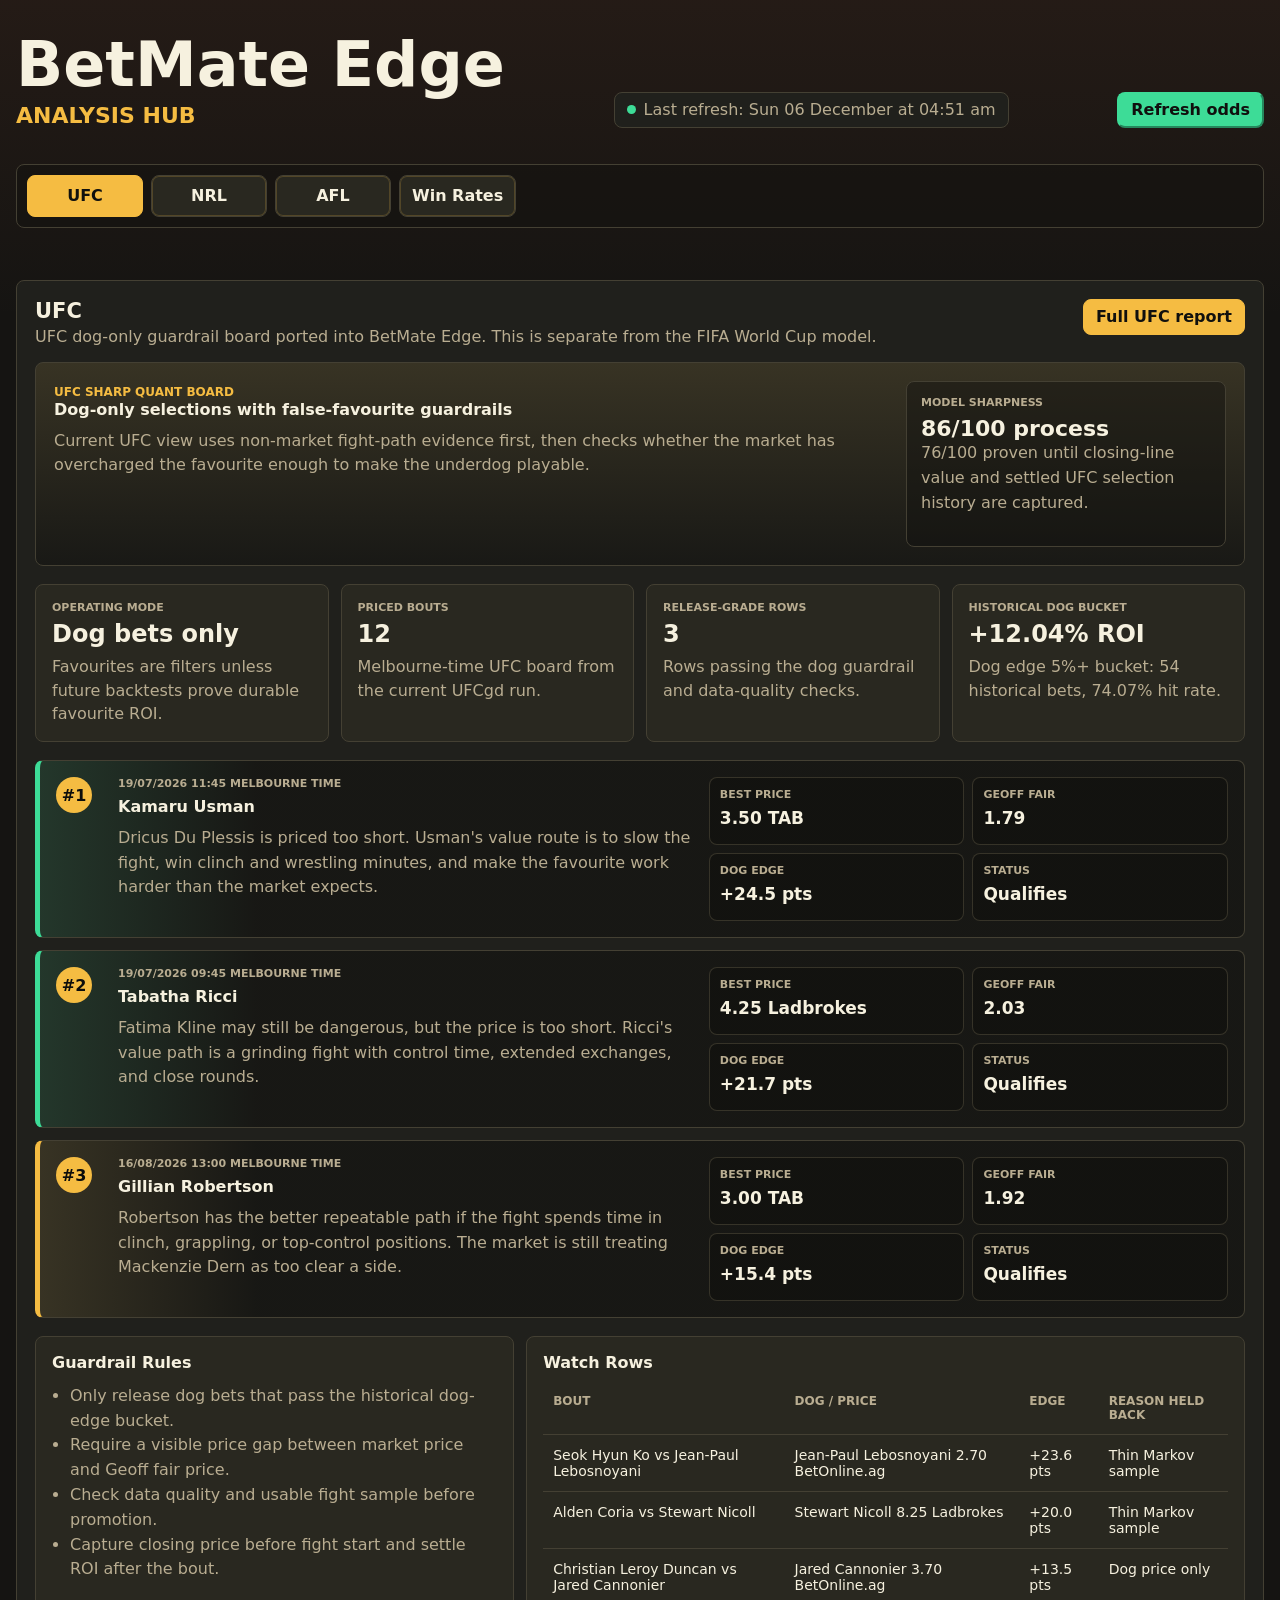
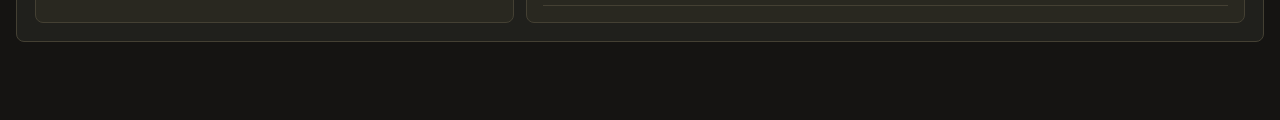
==== commit 677c47e3: "Add Win Rates tab (calibration chart + ROI table)" ====
--- a/index.html
+++ b/index.html
@@ -25,6 +25,7 @@
       <button class="view-tab hierarchy-primary active" data-view-tab="ufc" type="button">UFC</button>
       <button class="view-tab hierarchy-primary" data-view-tab="nrl" type="button">NRL</button>
       <button class="view-tab hierarchy-primary" data-view-tab="afl" type="button">AFL</button>
+          <button class="view-tab hierarchy-primary" data-view-tab="winrates" type="button">Win Rates</button>
     </nav>
 
     <p class="error" data-app-error></p>
@@ -80,6 +81,18 @@
         <iframe src="./afl_r19_2026.html" style="width:100%;height:100%;border:none;display:block;background:#0d1117;" title="AFL Round 19 2026 Analysis" loading="lazy"></iframe>
       </div>
     </section>
+          <section class="table-section winrates-section hidden" data-view-section="winrates">
+            <div class="section-heading">
+              <div>
+                <h2>AFL Win Rates</h2>
+                <p>Model calibration · 734 predictions · where the model's probability can be trusted</p>
+              </div>
+              <a class="header-link" href="./afl_calibration.html" target="_blank" rel="noopener">Open full report</a>
+            </div>
+            <div style="width:100%;height:calc(100vh - 160px);min-height:700px;">
+              <iframe src="./afl_calibration.html" style="width:100%;height:100%;border:none;display:block;background:#0d1117;" title="AFL Historical Win Rates &amp; Model Calibration" loading="lazy"></iframe>
+            </div>
+          </section>
 
     <section class="table-section high-value-section hidden" data-view-section="highValue">
       <div class="section-heading">
@@ -467,5 +480,24 @@
     });
   })();
   </script>
+
+  <script>
+  (function() {
+    var wrBtn = document.querySelector('[data-view-tab="winrates"]');
+    if (!wrBtn) return;
+    wrBtn.addEventListener('click', function() {
+      if (typeof state !== 'undefined') {
+        state.activeView = 'winrates';
+        if (typeof renderViewTabs === 'function') renderViewTabs();
+      }
+      document.querySelectorAll('[data-view-section]').forEach(function(s) {
+        s.classList.toggle('hidden', s.dataset.viewSection !== 'winrates');
+      });
+      document.querySelectorAll('[data-view-tab]').forEach(function(b) {
+        b.classList.toggle('active', b === wrBtn);
+      });
+    });
+  })();
+  </script>
 </body>
 </html>
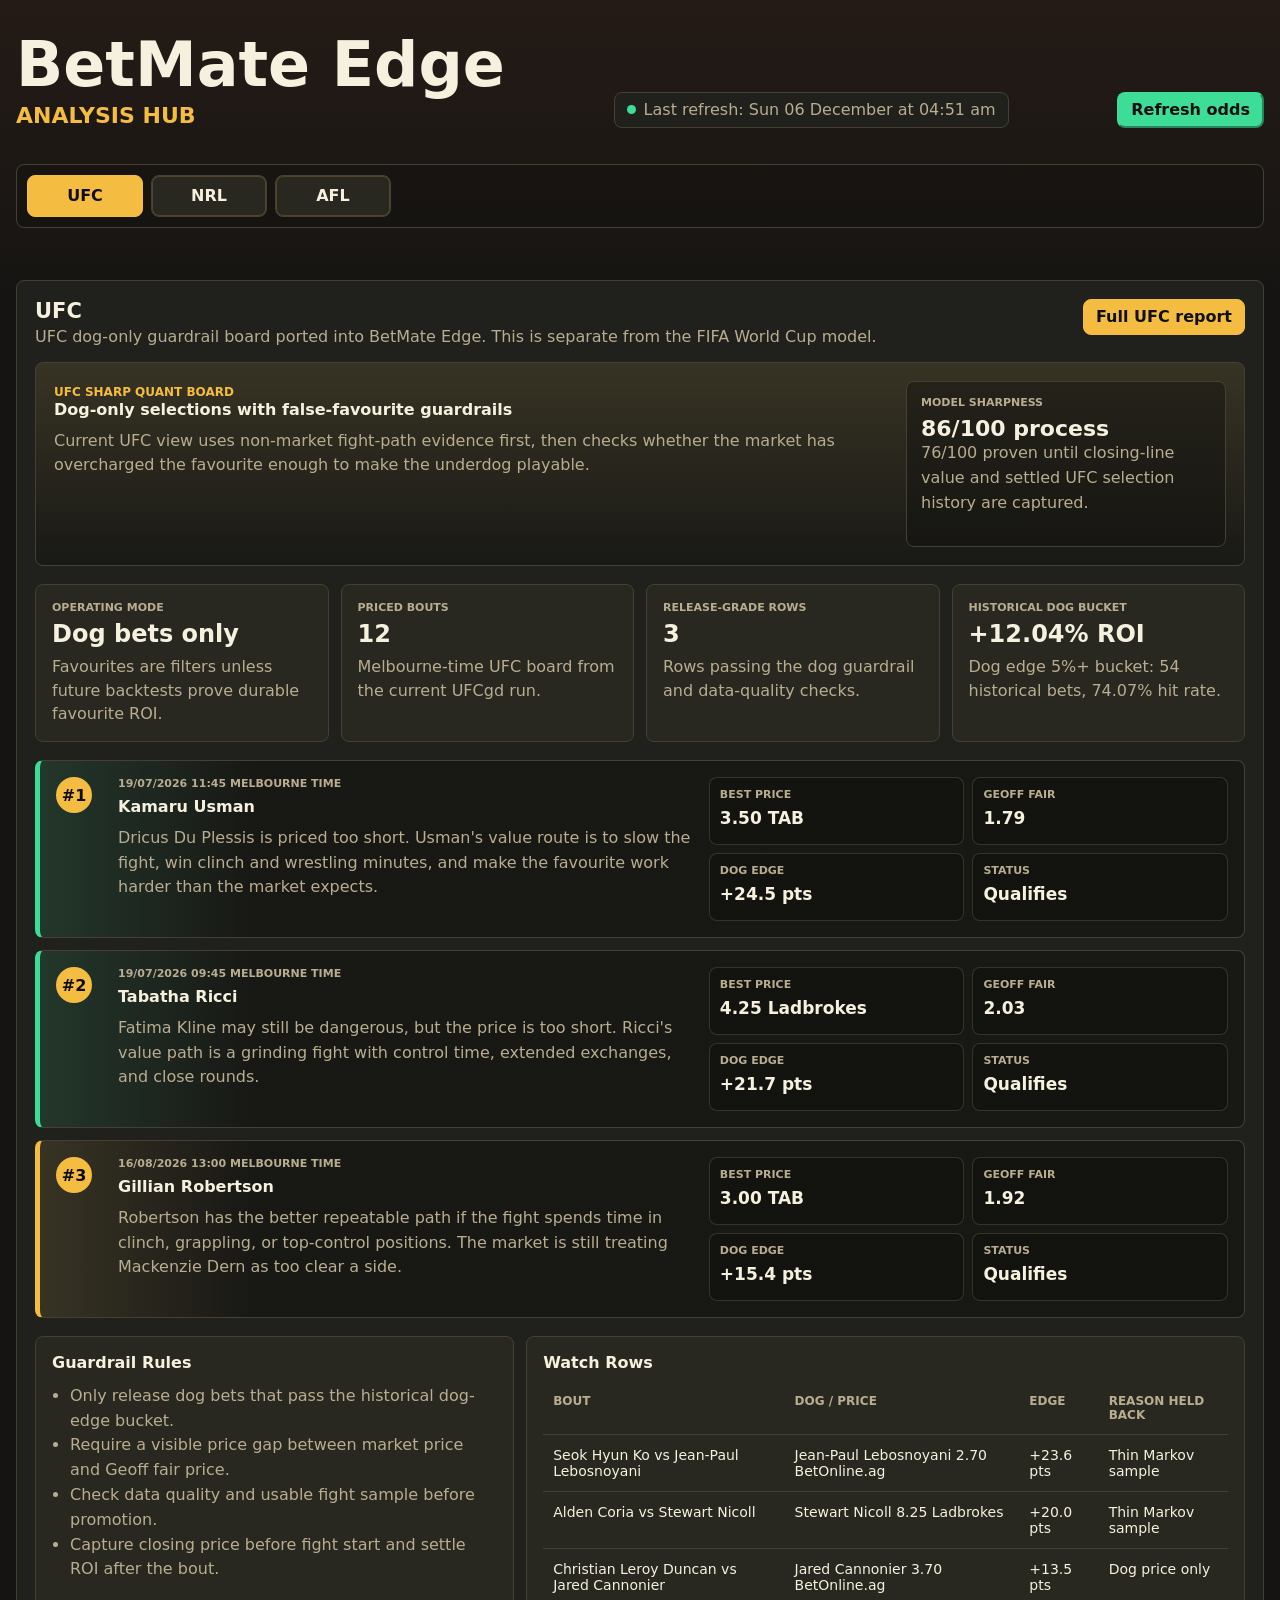
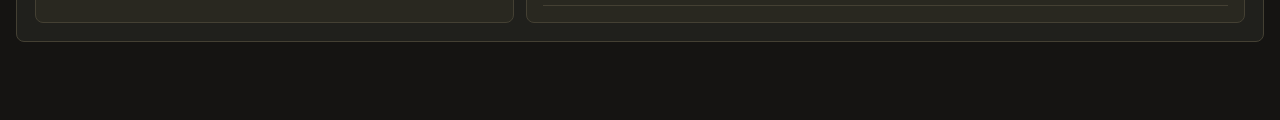
==== commit 4127fd06: "Move Win Rates to AFL/NRL sub-tabs; add NRL calibration page" ====
--- a/index.html
+++ b/index.html
@@ -5,6 +5,12 @@
   <meta name="viewport" content="width=device-width, initial-scale=1.0">
   <title>BetMate Edge: Analysis Hub</title>
   <link rel="stylesheet" href="./src/styles.css?v=20260714-ufc-only">
+  <style>
+  .sub-tab-nav{display:flex;gap:2px;margin-bottom:0;border-bottom:1px solid #21262d;padding:0 0 0 0}
+  .sub-tab{background:none;border:none;border-bottom:2px solid transparent;color:#8b949e;cursor:pointer;font-size:.82rem;font-weight:500;padding:10px 16px;margin-bottom:-1px;transition:color .15s,border-color .15s;line-height:1}
+  .sub-tab:hover{color:#c9d1d9}
+  .sub-tab.active{color:#e6edf3;border-bottom-color:#d4a017}
+  </style>
 </head>
 <body>
   <main class="app-shell">
@@ -25,7 +31,6 @@
       <button class="view-tab hierarchy-primary active" data-view-tab="ufc" type="button">UFC</button>
       <button class="view-tab hierarchy-primary" data-view-tab="nrl" type="button">NRL</button>
       <button class="view-tab hierarchy-primary" data-view-tab="afl" type="button">AFL</button>
-          <button class="view-tab hierarchy-primary" data-view-tab="winrates" type="button">Win Rates</button>
     </nav>
 
     <p class="error" data-app-error></p>
@@ -59,40 +64,64 @@
     </section>
 
     <section class="table-section nrl-section hidden" data-view-section="nrl">
-      <div class="section-heading">
-        <div>
-          <h2>NRL</h2>
-          <p>BetMate Edge v4 (Walters Edition) round bet card. Preliminary run Mon 13 Jul — updates after Tuesday team lists.</p>
-        </div>
-        <a class="header-link" href="./nrl-2026-round-20.html" target="_blank" rel="noopener">Full Round 20 report</a>
-      </div>
-      <iframe src="./nrl-2026-round-20.html" title="NRL Round 20 BetMate Edge report" style="width:100%;height:80vh;min-height:600px;border:0;border-radius:12px;background:#0d1117"></iframe>
+      <div class="sub-tab-nav">
+        <button class="sub-tab active" data-sub-tab="nrl-main">Round 20 2026</button>
+        <button class="sub-tab" data-sub-tab="nrl-winrates">Win Rates</button>
+      </div>
+      <div data-sub-section="nrl-main">
+        <div class="section-heading">
+          <div>
+            <h2>NRL</h2>
+            <p>BetMate Edge v4 (Walters Edition) round bet card. Preliminary run Mon 13 Jul — updates after Tuesday team lists.</p>
+          </div>
+          <a class="header-link" href="./nrl-2026-round-20.html" target="_blank" rel="noopener">Full Round 20 report</a>
+        </div>
+        <iframe src="./nrl-2026-round-20.html" title="NRL Round 20 BetMate Edge report" style="width:100%;height:80vh;min-height:600px;border:0;border-radius:12px;background:#0d1117"></iframe>
+      </div>
+      <div class="hidden" data-sub-section="nrl-winrates">
+        <div class="section-heading">
+          <div>
+            <h2>NRL Win Rates</h2>
+            <p>Model calibration · 683 predictions · H2H win probability trust zones</p>
+          </div>
+          <a class="header-link" href="./nrl_calibration.html" target="_blank" rel="noopener">Open full report</a>
+        </div>
+        <div style="width:100%;height:calc(100vh - 200px);min-height:650px;">
+          <iframe src="./nrl_calibration.html" style="width:100%;height:100%;border:none;display:block;background:#0d1117;" title="NRL Historical Win Rates" loading="lazy"></iframe>
+        </div>
+      </div>
     </section>
 
     <section class="table-section afl-section hidden" data-view-section="afl">
-      <div class="section-heading">
-        <div>
-          <h2>AFL</h2>
-          <p>Round 19 2026 — OPENER window · Walters pipeline: structural → BMA → market · eighth-Kelly sizing</p>
-        </div>
-        <a class="header-link" href="./afl_r19_2026.html" target="_blank" rel="noopener">Open full report</a>
-      </div>
-      <div style="width:100%;height:calc(100vh - 160px);min-height:700px;">
-        <iframe src="./afl_r19_2026.html" style="width:100%;height:100%;border:none;display:block;background:#0d1117;" title="AFL Round 19 2026 Analysis" loading="lazy"></iframe>
-      </div>
-    </section>
-          <section class="table-section winrates-section hidden" data-view-section="winrates">
-            <div class="section-heading">
-              <div>
-                <h2>AFL Win Rates</h2>
-                <p>Model calibration · 734 predictions · where the model's probability can be trusted</p>
-              </div>
-              <a class="header-link" href="./afl_calibration.html" target="_blank" rel="noopener">Open full report</a>
-            </div>
-            <div style="width:100%;height:calc(100vh - 160px);min-height:700px;">
-              <iframe src="./afl_calibration.html" style="width:100%;height:100%;border:none;display:block;background:#0d1117;" title="AFL Historical Win Rates &amp; Model Calibration" loading="lazy"></iframe>
-            </div>
-          </section>
+      <div class="sub-tab-nav">
+        <button class="sub-tab active" data-sub-tab="afl-main">Round 19 2026</button>
+        <button class="sub-tab" data-sub-tab="afl-winrates">Win Rates</button>
+      </div>
+      <div data-sub-section="afl-main">
+        <div class="section-heading">
+          <div>
+            <h2>AFL</h2>
+            <p>Round 19 2026 — OPENER window · Walters pipeline: structural → BMA → market · eighth-Kelly sizing</p>
+          </div>
+          <a class="header-link" href="./afl_r19_2026.html" target="_blank" rel="noopener">Open full report</a>
+        </div>
+        <div style="width:100%;height:calc(100vh - 200px);min-height:650px;">
+          <iframe src="./afl_r19_2026.html" style="width:100%;height:100%;border:none;display:block;background:#0d1117;" title="AFL Round 19 2026 Analysis" loading="lazy"></iframe>
+        </div>
+      </div>
+      <div class="hidden" data-sub-section="afl-winrates">
+        <div class="section-heading">
+          <div>
+            <h2>AFL Win Rates</h2>
+            <p>Model calibration · 734 predictions · where the model's probability can be trusted</p>
+          </div>
+          <a class="header-link" href="./afl_calibration.html" target="_blank" rel="noopener">Open full report</a>
+        </div>
+        <div style="width:100%;height:calc(100vh - 200px);min-height:650px;">
+          <iframe src="./afl_calibration.html" style="width:100%;height:100%;border:none;display:block;background:#0d1117;" title="AFL Historical Win Rates" loading="lazy"></iframe>
+        </div>
+      </div>
+    </section>
 
     <section class="table-section high-value-section hidden" data-view-section="highValue">
       <div class="section-heading">
@@ -483,18 +512,17 @@
 
   <script>
   (function() {
-    var wrBtn = document.querySelector('[data-view-tab="winrates"]');
-    if (!wrBtn) return;
-    wrBtn.addEventListener('click', function() {
-      if (typeof state !== 'undefined') {
-        state.activeView = 'winrates';
-        if (typeof renderViewTabs === 'function') renderViewTabs();
-      }
-      document.querySelectorAll('[data-view-section]').forEach(function(s) {
-        s.classList.toggle('hidden', s.dataset.viewSection !== 'winrates');
+    document.addEventListener('click', function(e) {
+      var btn = e.target.closest('.sub-tab');
+      if (!btn) return;
+      var section = btn.closest('[data-view-section]');
+      if (!section) return;
+      var target = btn.dataset.subTab;
+      section.querySelectorAll('[data-sub-section]').forEach(function(s) {
+        s.classList.toggle('hidden', s.dataset.subSection !== target);
       });
-      document.querySelectorAll('[data-view-tab]').forEach(function(b) {
-        b.classList.toggle('active', b === wrBtn);
+      section.querySelectorAll('.sub-tab').forEach(function(b) {
+        b.classList.toggle('active', b === btn);
       });
     });
   })();
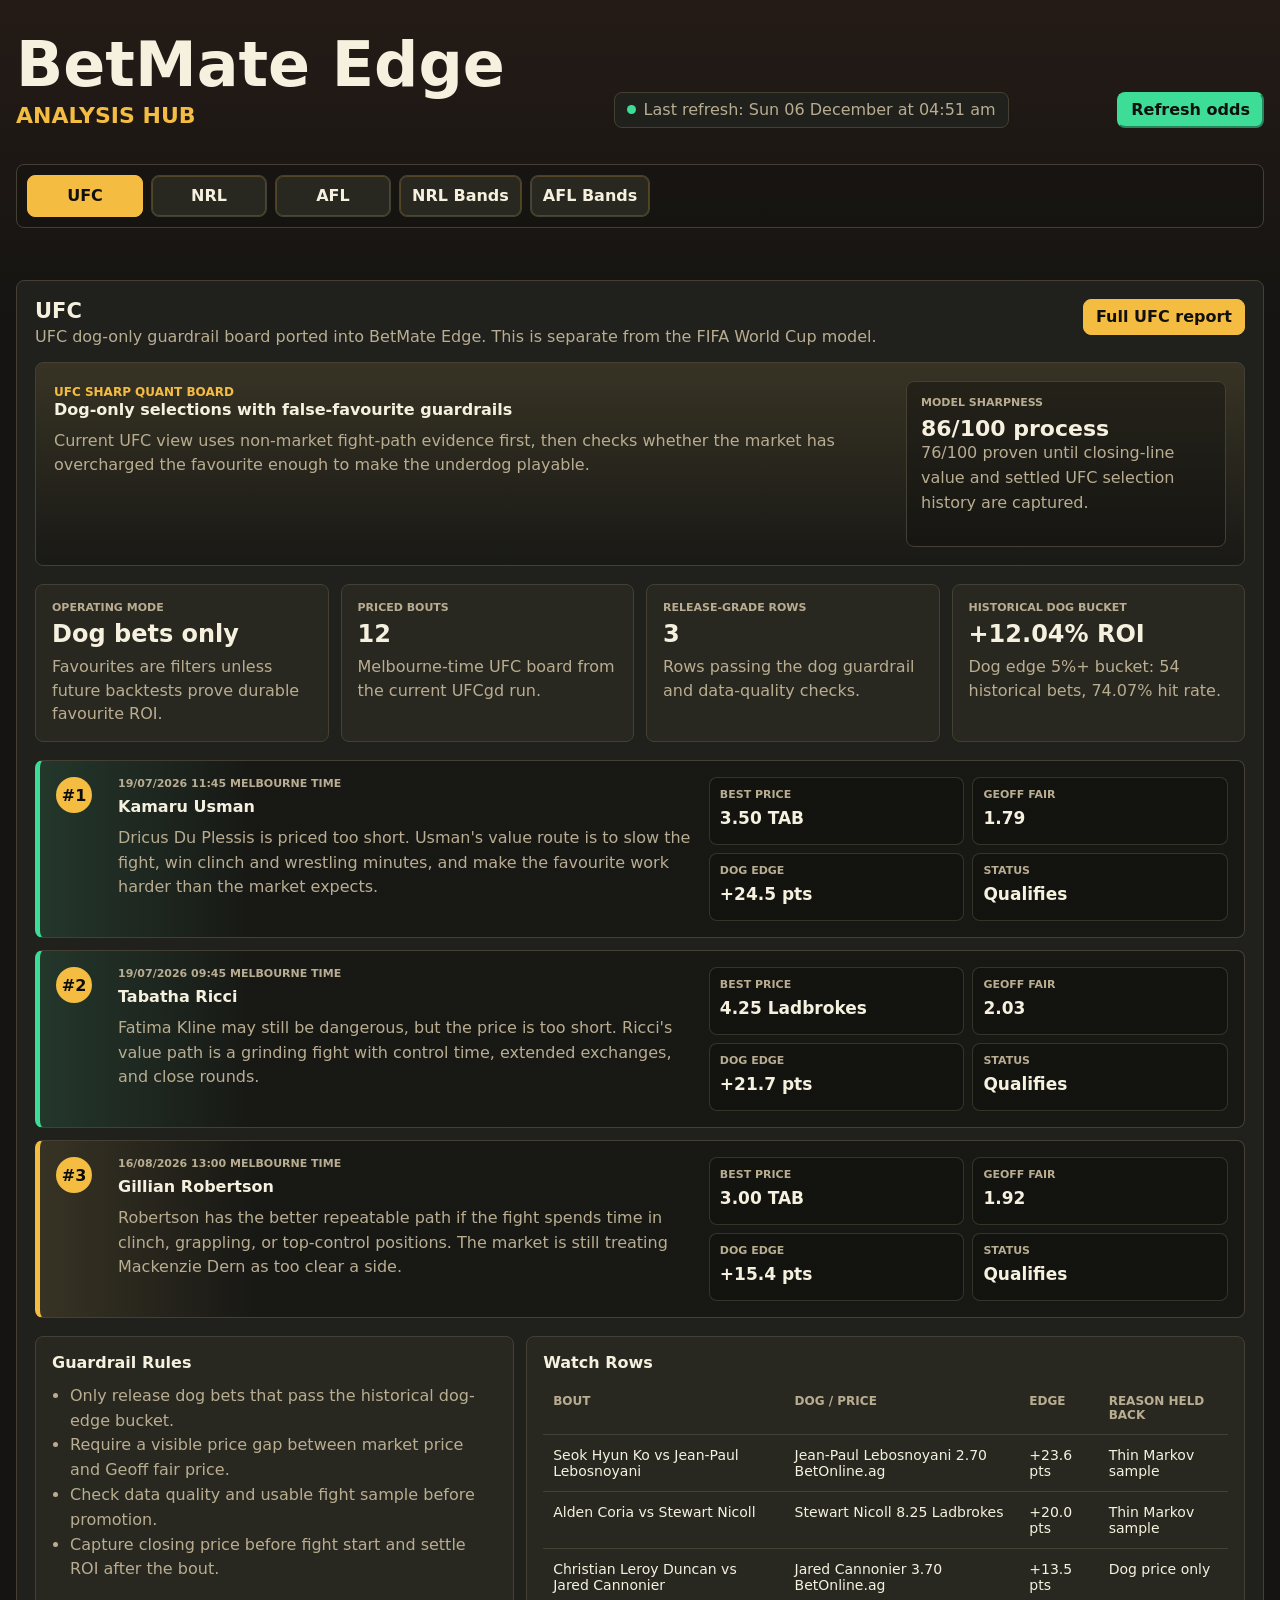
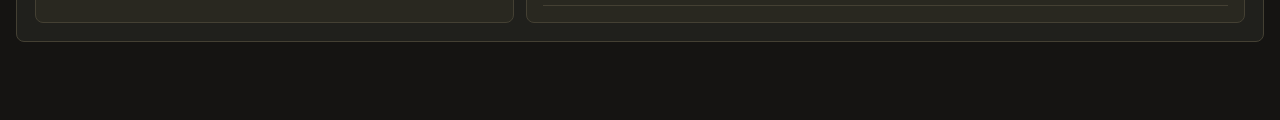
==== commit 4a3e8573: "Add AFL and NRL band analysis pages" ====
--- a/index.html
+++ b/index.html
@@ -31,6 +31,8 @@
       <button class="view-tab hierarchy-primary active" data-view-tab="ufc" type="button">UFC</button>
       <button class="view-tab hierarchy-primary" data-view-tab="nrl" type="button">NRL</button>
       <button class="view-tab hierarchy-primary" data-view-tab="afl" type="button">AFL</button>
+      <button class="view-tab hierarchy-primary" data-view-tab="nrlBands" type="button">NRL Bands</button>
+      <button class="view-tab hierarchy-primary" data-view-tab="aflBands" type="button">AFL Bands</button>
     </nav>
 
     <p class="error" data-app-error></p>
@@ -331,6 +333,180 @@
       </div>
     </section>
 
+    <section class="table-section hidden band-analysis-section" data-view-section="nrlBands">
+      <div class="section-heading">
+        <div>
+          <h2>NRL Band Analysis</h2>
+          <p>Simple historical band summary: price-band win rate, ATS cover rate by spread band, and match totals over/under by total band.</p>
+        </div>
+        <a class="header-link" href="./nrl_dashboard.html" target="_blank" rel="noopener">Full page</a>
+      </div>
+
+      <section class="band-card-grid" aria-label="NRL band summary">
+        <article>
+          <span>Bets</span>
+          <strong>652</strong>
+        </article>
+        <article>
+          <span>Wins</span>
+          <strong>326</strong>
+        </article>
+        <article>
+          <span>Overall</span>
+          <strong>50.0%</strong>
+        </article>
+      </section>
+
+      <div class="band-grid">
+        <article class="band-panel">
+          <h3>Win % by Price Band</h3>
+          <div class="band-bars">
+            <div class="band-bar-row"><span>&lt;$1.50</span><div><b style="width:77.8%"></b></div><strong>77.8%</strong></div>
+            <div class="band-bar-row"><span>$1.50-$1.79</span><div><b style="width:55.2%"></b></div><strong>55.2%</strong></div>
+            <div class="band-bar-row"><span>$1.80-$1.99</span><div><b style="width:51.5%"></b></div><strong>51.5%</strong></div>
+            <div class="band-bar-row"><span>$2.00-$2.49</span><div><b style="width:42.7%"></b></div><strong>42.7%</strong></div>
+            <div class="band-bar-row"><span>$2.50+</span><div><b style="width:36.4%"></b></div><strong>36.4%</strong></div>
+          </div>
+          <div class="table-wrap compact-table">
+            <table><thead><tr><th>Price Band</th><th>Bets</th><th>Wins</th><th>Win %</th></tr></thead><tbody>
+              <tr><td>&lt;$1.50</td><td>9</td><td>7</td><td>77.8%</td></tr>
+              <tr><td>$1.50-$1.79</td><td>58</td><td>32</td><td>55.2%</td></tr>
+              <tr><td>$1.80-$1.99</td><td>431</td><td>222</td><td>51.5%</td></tr>
+              <tr><td>$2.00-$2.49</td><td>143</td><td>61</td><td>42.7%</td></tr>
+              <tr><td>$2.50+</td><td>11</td><td>4</td><td>36.4%</td></tr>
+            </tbody></table>
+          </div>
+        </article>
+
+        <article class="band-panel">
+          <h3>ATS Favourite Cover % by Spread Band</h3>
+          <div class="band-bars blue">
+            <div class="band-bar-row"><span>Pick / &lt;3.5</span><div><b style="width:37.2%"></b></div><strong>37.2%</strong></div>
+            <div class="band-bar-row"><span>3.5-6.5</span><div><b style="width:45.5%"></b></div><strong>45.5%</strong></div>
+            <div class="band-bar-row"><span>7.5-10.5</span><div><b style="width:47.7%"></b></div><strong>47.7%</strong></div>
+            <div class="band-bar-row"><span>11.5-14.5</span><div><b style="width:58.7%"></b></div><strong>58.7%</strong></div>
+            <div class="band-bar-row"><span>15.5+</span><div><b style="width:45.9%"></b></div><strong>45.9%</strong></div>
+          </div>
+          <div class="table-wrap compact-table">
+            <table><thead><tr><th>Spread Band</th><th>Games</th><th>Fav</th><th>Dog</th><th>Home</th></tr></thead><tbody>
+              <tr><td>Pick / &lt;3.5</td><td>78</td><td>37.2%</td><td>62.8%</td><td>43.6%</td></tr>
+              <tr><td>3.5-6.5</td><td>77</td><td>45.5%</td><td>54.5%</td><td>45.5%</td></tr>
+              <tr><td>7.5-10.5</td><td>88</td><td>47.7%</td><td>52.3%</td><td>54.5%</td></tr>
+              <tr><td>11.5-14.5</td><td>46</td><td>58.7%</td><td>41.3%</td><td>60.9%</td></tr>
+              <tr><td>15.5+</td><td>37</td><td>45.9%</td><td>54.1%</td><td>40.5%</td></tr>
+            </tbody></table>
+          </div>
+        </article>
+
+        <article class="band-panel">
+          <h3>Match Totals Over % by Total Band</h3>
+          <div class="band-bars gold">
+            <div class="band-bar-row"><span>&lt;38.5</span><div><b style="width:50.0%"></b></div><strong>50.0%</strong></div>
+            <div class="band-bar-row"><span>38.5-41.5</span><div><b style="width:51.1%"></b></div><strong>51.1%</strong></div>
+            <div class="band-bar-row"><span>42.5-45.5</span><div><b style="width:50.1%"></b></div><strong>50.1%</strong></div>
+            <div class="band-bar-row"><span>46.5-49.5</span><div><b style="width:46.7%"></b></div><strong>46.7%</strong></div>
+            <div class="band-bar-row"><span>50.5+</span><div><b style="width:45.4%"></b></div><strong>45.4%</strong></div>
+          </div>
+          <div class="table-wrap compact-table">
+            <table><thead><tr><th>Total Band</th><th>Games</th><th>Over</th><th>Under</th></tr></thead><tbody>
+              <tr><td>&lt;38.5</td><td>460</td><td>50.0%</td><td>50.0%</td></tr>
+              <tr><td>38.5-41.5</td><td>612</td><td>51.1%</td><td>48.9%</td></tr>
+              <tr><td>42.5-45.5</td><td>877</td><td>50.1%</td><td>49.9%</td></tr>
+              <tr><td>46.5-49.5</td><td>433</td><td>46.7%</td><td>53.3%</td></tr>
+              <tr><td>50.5+</td><td>229</td><td>45.4%</td><td>54.6%</td></tr>
+            </tbody></table>
+          </div>
+        </article>
+      </div>
+    </section>
+
+    <section class="table-section hidden band-analysis-section" data-view-section="aflBands">
+      <div class="section-heading">
+        <div>
+          <h2>AFL Band Analysis</h2>
+          <p>Simple historical band summary: price-band win rate, ATS cover rate by spread band, and match totals over/under by total band.</p>
+        </div>
+        <a class="header-link" href="./afl_dashboard.html" target="_blank" rel="noopener">Full page</a>
+      </div>
+
+      <section class="band-card-grid" aria-label="AFL band summary">
+        <article>
+          <span>Bets</span>
+          <strong>6,948</strong>
+        </article>
+        <article>
+          <span>Wins</span>
+          <strong>3,444</strong>
+        </article>
+        <article>
+          <span>Overall</span>
+          <strong>49.6%</strong>
+        </article>
+      </section>
+
+      <div class="band-grid">
+        <article class="band-panel">
+          <h3>Win % by Price Band</h3>
+          <div class="band-bars">
+            <div class="band-bar-row"><span>&lt;$1.50</span><div><b style="width:77.1%"></b></div><strong>77.1%</strong></div>
+            <div class="band-bar-row"><span>$1.50-$1.79</span><div><b style="width:56.8%"></b></div><strong>56.8%</strong></div>
+            <div class="band-bar-row"><span>$1.80-$1.99</span><div><b style="width:49.1%"></b></div><strong>49.1%</strong></div>
+            <div class="band-bar-row"><span>$2.00-$2.49</span><div><b style="width:43.4%"></b></div><strong>43.4%</strong></div>
+            <div class="band-bar-row"><span>$2.50+</span><div><b style="width:22.5%"></b></div><strong>22.5%</strong></div>
+          </div>
+          <div class="table-wrap compact-table">
+            <table><thead><tr><th>Price Band</th><th>Bets</th><th>Wins</th><th>Win %</th></tr></thead><tbody>
+              <tr><td>&lt;$1.50</td><td>2,219</td><td>1,710</td><td>77.1%</td></tr>
+              <tr><td>$1.50-$1.79</td><td>1,041</td><td>591</td><td>56.8%</td></tr>
+              <tr><td>$1.80-$1.99</td><td>470</td><td>231</td><td>49.1%</td></tr>
+              <tr><td>$2.00-$2.49</td><td>896</td><td>389</td><td>43.4%</td></tr>
+              <tr><td>$2.50+</td><td>2,322</td><td>523</td><td>22.5%</td></tr>
+            </tbody></table>
+          </div>
+        </article>
+
+        <article class="band-panel">
+          <h3>ATS Favourite Cover % by Spread Band</h3>
+          <div class="band-bars blue">
+            <div class="band-bar-row"><span>Pick / &lt;3.5</span><div><b style="width:52.7%"></b></div><strong>52.7%</strong></div>
+            <div class="band-bar-row"><span>3.5-6.5</span><div><b style="width:45.0%"></b></div><strong>45.0%</strong></div>
+            <div class="band-bar-row"><span>7.5-10.5</span><div><b style="width:45.7%"></b></div><strong>45.7%</strong></div>
+            <div class="band-bar-row"><span>11.5-14.5</span><div><b style="width:47.6%"></b></div><strong>47.6%</strong></div>
+            <div class="band-bar-row"><span>15.5+</span><div><b style="width:47.6%"></b></div><strong>47.6%</strong></div>
+          </div>
+          <div class="table-wrap compact-table">
+            <table><thead><tr><th>Spread Band</th><th>Games</th><th>Fav</th><th>Dog</th><th>Home</th></tr></thead><tbody>
+              <tr><td>Pick / &lt;3.5</td><td>220</td><td>52.7%</td><td>47.3%</td><td>58.2%</td></tr>
+              <tr><td>3.5-6.5</td><td>262</td><td>45.0%</td><td>55.0%</td><td>47.3%</td></tr>
+              <tr><td>7.5-10.5</td><td>346</td><td>45.7%</td><td>54.3%</td><td>50.9%</td></tr>
+              <tr><td>11.5-14.5</td><td>332</td><td>47.6%</td><td>52.4%</td><td>50.6%</td></tr>
+              <tr><td>15.5+</td><td>1,631</td><td>47.6%</td><td>52.4%</td><td>49.7%</td></tr>
+            </tbody></table>
+          </div>
+        </article>
+
+        <article class="band-panel">
+          <h3>Match Totals Over % by Total Band</h3>
+          <div class="band-bars gold">
+            <div class="band-bar-row"><span>&lt;160.5</span><div><b style="width:50.3%"></b></div><strong>50.3%</strong></div>
+            <div class="band-bar-row"><span>160.5-169.5</span><div><b style="width:47.9%"></b></div><strong>47.9%</strong></div>
+            <div class="band-bar-row"><span>170.5-179.5</span><div><b style="width:49.4%"></b></div><strong>49.4%</strong></div>
+            <div class="band-bar-row"><span>180.5-189.5</span><div><b style="width:46.7%"></b></div><strong>46.7%</strong></div>
+            <div class="band-bar-row"><span>190.5+</span><div><b style="width:44.9%"></b></div><strong>44.9%</strong></div>
+          </div>
+          <div class="table-wrap compact-table">
+            <table><thead><tr><th>Total Band</th><th>Games</th><th>Over</th><th>Under</th></tr></thead><tbody>
+              <tr><td>&lt;160.5</td><td>557</td><td>50.3%</td><td>49.7%</td></tr>
+              <tr><td>160.5-169.5</td><td>699</td><td>47.9%</td><td>52.1%</td></tr>
+              <tr><td>170.5-179.5</td><td>724</td><td>49.4%</td><td>50.6%</td></tr>
+              <tr><td>180.5-189.5</td><td>418</td><td>46.7%</td><td>53.3%</td></tr>
+              <tr><td>190.5+</td><td>187</td><td>44.9%</td><td>55.1%</td></tr>
+            </tbody></table>
+          </div>
+        </article>
+      </div>
+    </section>
+
     <section class="table-section games-section" data-view-section="matches">
       <div class="section-heading">
         <div>
--- a/src/styles.css
+++ b/src/styles.css
@@ -264,6 +264,141 @@
   background: rgba(16, 16, 14, 0.45);
 }
 
+.band-analysis-section {
+  padding: 18px;
+}
+
+.band-card-grid {
+  display: grid;
+  grid-template-columns: repeat(3, minmax(0, 1fr));
+  gap: 10px;
+  margin-bottom: 16px;
+}
+
+.band-card-grid article,
+.band-panel {
+  border: 1px solid var(--border);
+  border-radius: 8px;
+  background: rgba(16, 16, 14, 0.28);
+}
+
+.band-card-grid article {
+  min-height: 92px;
+  padding: 14px;
+}
+
+.band-card-grid span {
+  display: block;
+  margin-bottom: 8px;
+  color: var(--muted);
+  font-size: 11px;
+  font-weight: 900;
+  text-transform: uppercase;
+}
+
+.band-card-grid strong {
+  font-size: 26px;
+  line-height: 1.1;
+}
+
+.band-grid {
+  display: grid;
+  grid-template-columns: repeat(3, minmax(0, 1fr));
+  gap: 14px;
+}
+
+.band-panel {
+  overflow: hidden;
+}
+
+.band-panel h3 {
+  margin: 0;
+  padding: 13px 14px;
+  border-bottom: 1px solid var(--border);
+  color: var(--text);
+}
+
+.band-bars {
+  display: grid;
+  gap: 10px;
+  padding: 14px;
+}
+
+.band-bar-row {
+  display: grid;
+  grid-template-columns: minmax(90px, 128px) minmax(90px, 1fr) 58px;
+  gap: 10px;
+  align-items: center;
+}
+
+.band-bar-row span {
+  color: var(--muted);
+  font-size: 12px;
+  font-weight: 800;
+}
+
+.band-bar-row div {
+  height: 22px;
+  overflow: hidden;
+  border-radius: 6px;
+  background: rgba(246, 241, 223, 0.08);
+}
+
+.band-bar-row b {
+  display: block;
+  height: 100%;
+  border-radius: 6px;
+  background: var(--green);
+}
+
+.band-bars.blue .band-bar-row b {
+  background: #58a6ff;
+}
+
+.band-bars.gold .band-bar-row b {
+  background: var(--gold);
+}
+
+.band-bar-row strong {
+  color: var(--text);
+  font-size: 13px;
+  text-align: right;
+}
+
+.band-panel .compact-table {
+  border-top: 1px solid var(--border);
+}
+
+.band-panel .compact-table table {
+  min-width: 0;
+}
+
+.band-panel .compact-table th,
+.band-panel .compact-table td {
+  padding: 9px 10px;
+  font-size: 12px;
+}
+
+@media (max-width: 1100px) {
+  .band-grid {
+    grid-template-columns: 1fr;
+  }
+}
+
+@media (max-width: 720px) {
+  .band-card-grid {
+    grid-template-columns: 1fr;
+  }
+
+  .band-analysis-section {
+    padding: 12px;
+  }
+
+  .band-bar-row {
+    grid-template-columns: 92px minmax(70px, 1fr) 52px;
+  }
+}
+
 .betmate-aus-scorecard span {
   display: block;
   margin-bottom: 8px;
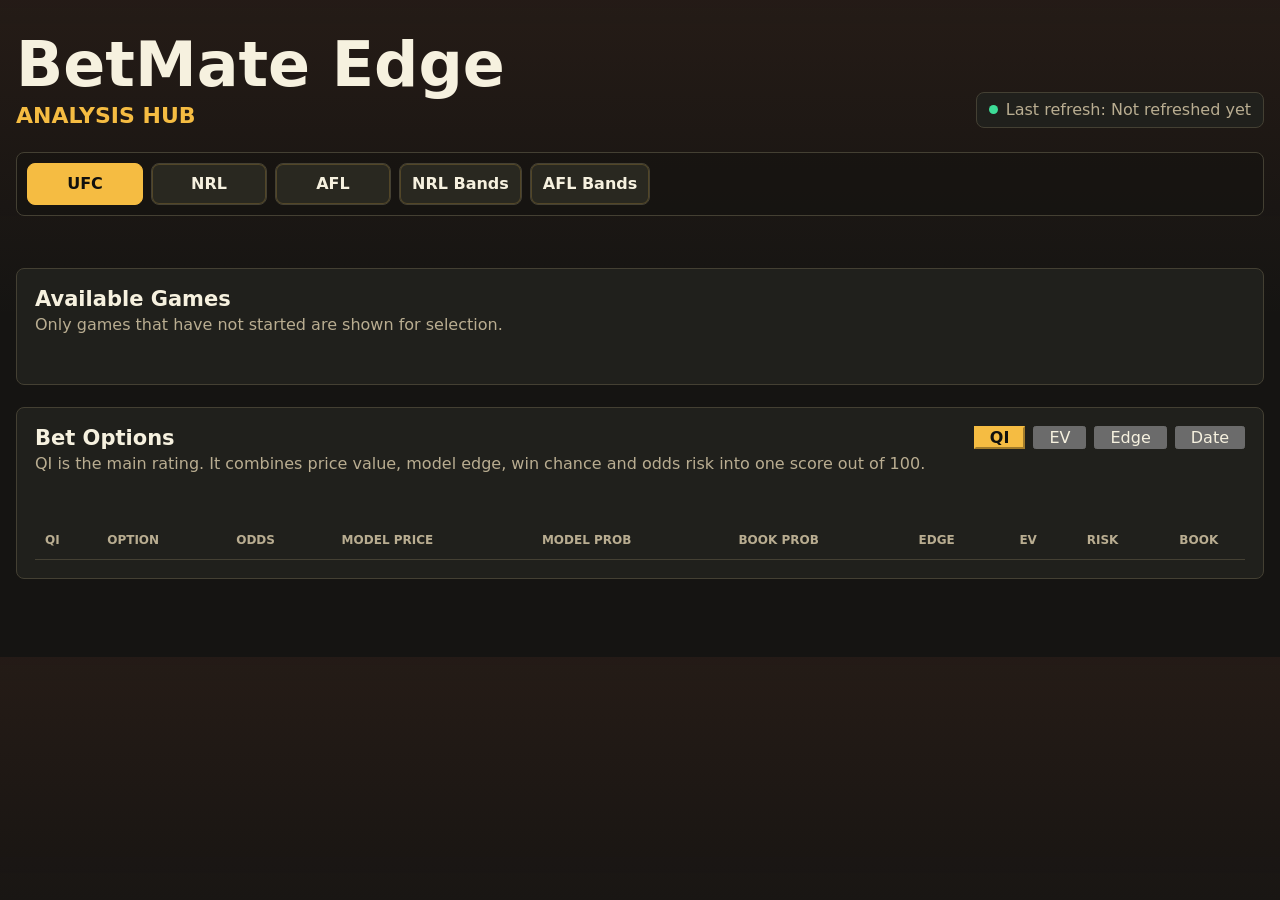
==== commit 1d4de411: "Remove manual refresh odds button" ====
--- a/index.html
+++ b/index.html
@@ -23,9 +23,7 @@
         <span class="status-dot"></span>
         <span data-header-refresh>Last refresh: Not refreshed yet</span>
       </div>
-      <button class="refresh-button" data-refresh-odds type="button">Refresh odds</button>
     </header>
-    <p class="refresh-note" data-refresh-note aria-live="polite"></p>
 
     <nav class="view-tabs top-view-tabs hierarchy-tabs" aria-label="Analysis hierarchy">
       <button class="view-tab hierarchy-primary active" data-view-tab="ufc" type="button">UFC</button>
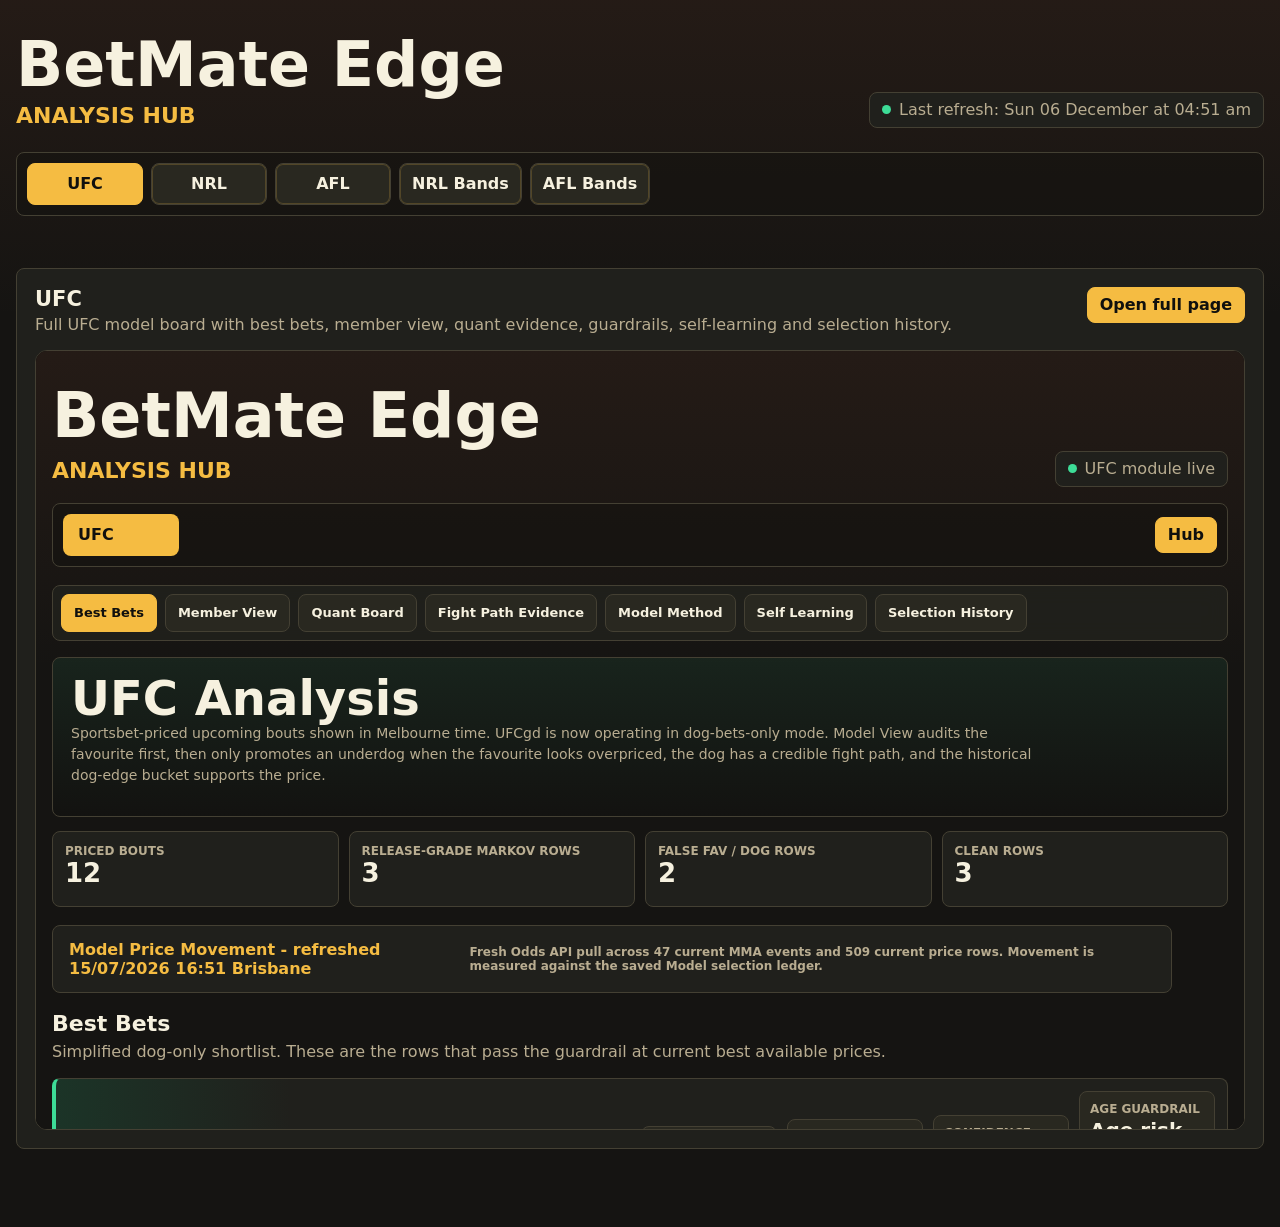
==== commit 4dd49c1f: "Embed full UFC report and fix hub tabs" ====
--- a/index.html
+++ b/index.html
@@ -4,7 +4,7 @@
   <meta charset="UTF-8">
   <meta name="viewport" content="width=device-width, initial-scale=1.0">
   <title>BetMate Edge: Analysis Hub</title>
-  <link rel="stylesheet" href="./src/styles.css?v=20260714-ufc-only">
+  <link rel="stylesheet" href="./src/styles.css?v=20260716-ufc-full-tabs-v3">
   <style>
   .sub-tab-nav{display:flex;gap:2px;margin-bottom:0;border-bottom:1px solid #21262d;padding:0 0 0 0}
   .sub-tab{background:none;border:none;border-bottom:2px solid transparent;color:#8b949e;cursor:pointer;font-size:.82rem;font-weight:500;padding:10px 16px;margin-bottom:-1px;transition:color .15s,border-color .15s;line-height:1}
@@ -195,139 +195,16 @@
       <div class="section-heading">
         <div>
           <h2>UFC</h2>
-          <p>UFC dog-only guardrail board ported into BetMate Edge. This is separate from the FIFA World Cup model.</p>
-        </div>
-        <a class="header-link" href="./ufcgd.html" target="_blank" rel="noopener">Full UFC report</a>
-      </div>
-
-      <div class="ufc-hero">
-        <div>
-          <span class="eyebrow">UFC sharp quant board</span>
-          <h3>Dog-only selections with false-favourite guardrails</h3>
-          <p>Current UFC view uses non-market fight-path evidence first, then checks whether the market has overcharged the favourite enough to make the underdog playable.</p>
-        </div>
-        <div class="ufc-scorecard">
-          <span>Model Sharpness</span>
-          <strong>86/100 process</strong>
-          <p>76/100 proven until closing-line value and settled UFC selection history are captured.</p>
-        </div>
-      </div>
-
-      <div class="ufc-metric-grid" aria-label="UFC model metrics">
-        <article>
-          <span>Operating Mode</span>
-          <strong>Dog bets only</strong>
-          <p>Favourites are filters unless future backtests prove durable favourite ROI.</p>
-        </article>
-        <article>
-          <span>Priced Bouts</span>
-          <strong>12</strong>
-          <p>Melbourne-time UFC board from the current UFCgd run.</p>
-        </article>
-        <article>
-          <span>Release-Grade Rows</span>
-          <strong>3</strong>
-          <p>Rows passing the dog guardrail and data-quality checks.</p>
-        </article>
-        <article>
-          <span>Historical Dog Bucket</span>
-          <strong>+12.04% ROI</strong>
-          <p>Dog edge 5%+ bucket: 54 historical bets, 74.07% hit rate.</p>
-        </article>
-      </div>
-
-      <div class="ufc-best-list">
-        <article class="ufc-best-card elite">
-          <div class="ufc-rank">#1</div>
-          <div>
-            <span class="ufc-meta">19/07/2026 11:45 Melbourne time</span>
-            <h3>Kamaru Usman</h3>
-            <p>Dricus Du Plessis is priced too short. Usman's value route is to slow the fight, win clinch and wrestling minutes, and make the favourite work harder than the market expects.</p>
-          </div>
-          <dl>
-            <div><dt>Best price</dt><dd>3.50 TAB</dd></div>
-            <div><dt>Geoff fair</dt><dd>1.79</dd></div>
-            <div><dt>Dog edge</dt><dd>+24.5 pts</dd></div>
-            <div><dt>Status</dt><dd>Qualifies</dd></div>
-          </dl>
-        </article>
-
-        <article class="ufc-best-card elite">
-          <div class="ufc-rank">#2</div>
-          <div>
-            <span class="ufc-meta">19/07/2026 09:45 Melbourne time</span>
-            <h3>Tabatha Ricci</h3>
-            <p>Fatima Kline may still be dangerous, but the price is too short. Ricci's value path is a grinding fight with control time, extended exchanges, and close rounds.</p>
-          </div>
-          <dl>
-            <div><dt>Best price</dt><dd>4.25 Ladbrokes</dd></div>
-            <div><dt>Geoff fair</dt><dd>2.03</dd></div>
-            <div><dt>Dog edge</dt><dd>+21.7 pts</dd></div>
-            <div><dt>Status</dt><dd>Qualifies</dd></div>
-          </dl>
-        </article>
-
-        <article class="ufc-best-card strong">
-          <div class="ufc-rank">#3</div>
-          <div>
-            <span class="ufc-meta">16/08/2026 13:00 Melbourne time</span>
-            <h3>Gillian Robertson</h3>
-            <p>Robertson has the better repeatable path if the fight spends time in clinch, grappling, or top-control positions. The market is still treating Mackenzie Dern as too clear a side.</p>
-          </div>
-          <dl>
-            <div><dt>Best price</dt><dd>3.00 TAB</dd></div>
-            <div><dt>Geoff fair</dt><dd>1.92</dd></div>
-            <div><dt>Dog edge</dt><dd>+15.4 pts</dd></div>
-            <div><dt>Status</dt><dd>Qualifies</dd></div>
-          </dl>
-        </article>
-      </div>
-
-      <div class="ufc-panel-grid">
-        <article class="ufc-panel">
-          <h3>Guardrail Rules</h3>
-          <ul>
-            <li>Only release dog bets that pass the historical dog-edge bucket.</li>
-            <li>Require a visible price gap between market price and Geoff fair price.</li>
-            <li>Check data quality and usable fight sample before promotion.</li>
-            <li>Capture closing price before fight start and settle ROI after the bout.</li>
-          </ul>
-        </article>
-        <article class="ufc-panel">
-          <h3>Watch Rows</h3>
-          <div class="table-wrap compact-table">
-            <table>
-              <thead>
-                <tr>
-                  <th>Bout</th>
-                  <th>Dog / Price</th>
-                  <th>Edge</th>
-                  <th>Reason Held Back</th>
-                </tr>
-              </thead>
-              <tbody>
-                <tr>
-                  <td>Seok Hyun Ko vs Jean-Paul Lebosnoyani</td>
-                  <td>Jean-Paul Lebosnoyani 2.70 BetOnline.ag</td>
-                  <td>+23.6 pts</td>
-                  <td>Thin Markov sample</td>
-                </tr>
-                <tr>
-                  <td>Alden Coria vs Stewart Nicoll</td>
-                  <td>Stewart Nicoll 8.25 Ladbrokes</td>
-                  <td>+20.0 pts</td>
-                  <td>Thin Markov sample</td>
-                </tr>
-                <tr>
-                  <td>Christian Leroy Duncan vs Jared Cannonier</td>
-                  <td>Jared Cannonier 3.70 BetOnline.ag</td>
-                  <td>+13.5 pts</td>
-                  <td>Dog price only</td>
-                </tr>
-              </tbody>
-            </table>
-          </div>
-        </article>
+          <p>Full UFC model board with best bets, member view, quant evidence, guardrails, self-learning and selection history.</p>
+        </div>
+        <a class="header-link" href="./ufcgd.html" target="_blank" rel="noopener">Open full page</a>
+      </div>
+      <div class="embedded-report-frame">
+        <iframe
+          src="./ufcgd.html"
+          title="UFC Analysis full report"
+          loading="eager"
+        ></iframe>
       </div>
     </section>
 
@@ -660,11 +537,11 @@
 
   </main>
 
-  <script src="./src/calculations.js?v=20260714-ufc-only"></script>
-  <script src="./src/embeddedData.js?v=20260714-ufc-only"></script>
-  <script src="./src/embeddedBetHistory.js?v=20260714-ufc-only"></script>
-  <script src="./src/embeddedPlayerProps.js?v=20260714-ufc-only"></script>
-  <script src="./src/app.js?v=20260714-ufc-only"></script>
+  <script src="./src/calculations.js?v=20260716-ufc-full-tabs-v3"></script>
+  <script src="./src/embeddedData.js?v=20260716-ufc-full-tabs-v3"></script>
+  <script src="./src/embeddedBetHistory.js?v=20260716-ufc-full-tabs-v3"></script>
+  <script src="./src/embeddedPlayerProps.js?v=20260716-ufc-full-tabs-v3"></script>
+  <script src="./src/app.js?v=20260716-ufc-full-tabs-v3"></script>
   <script>
   (function() {
     var aflBtn = document.querySelector('[data-view-tab="afl"]');
--- a/src/styles.css
+++ b/src/styles.css
@@ -598,6 +598,25 @@
   padding-left: 18px;
 }
 
+.embedded-report-frame {
+  width: 100%;
+  min-height: 780px;
+  height: calc(100vh - 190px);
+  border: 1px solid var(--border);
+  border-radius: 12px;
+  overflow: hidden;
+  background: #151412;
+}
+
+.embedded-report-frame iframe {
+  display: block;
+  width: 100%;
+  height: 100%;
+  min-height: 780px;
+  border: 0;
+  background: #151412;
+}
+
 .summary-grid .summary-match,
 .summary-grid .summary-selection,
 .summary-grid .summary-meta {
